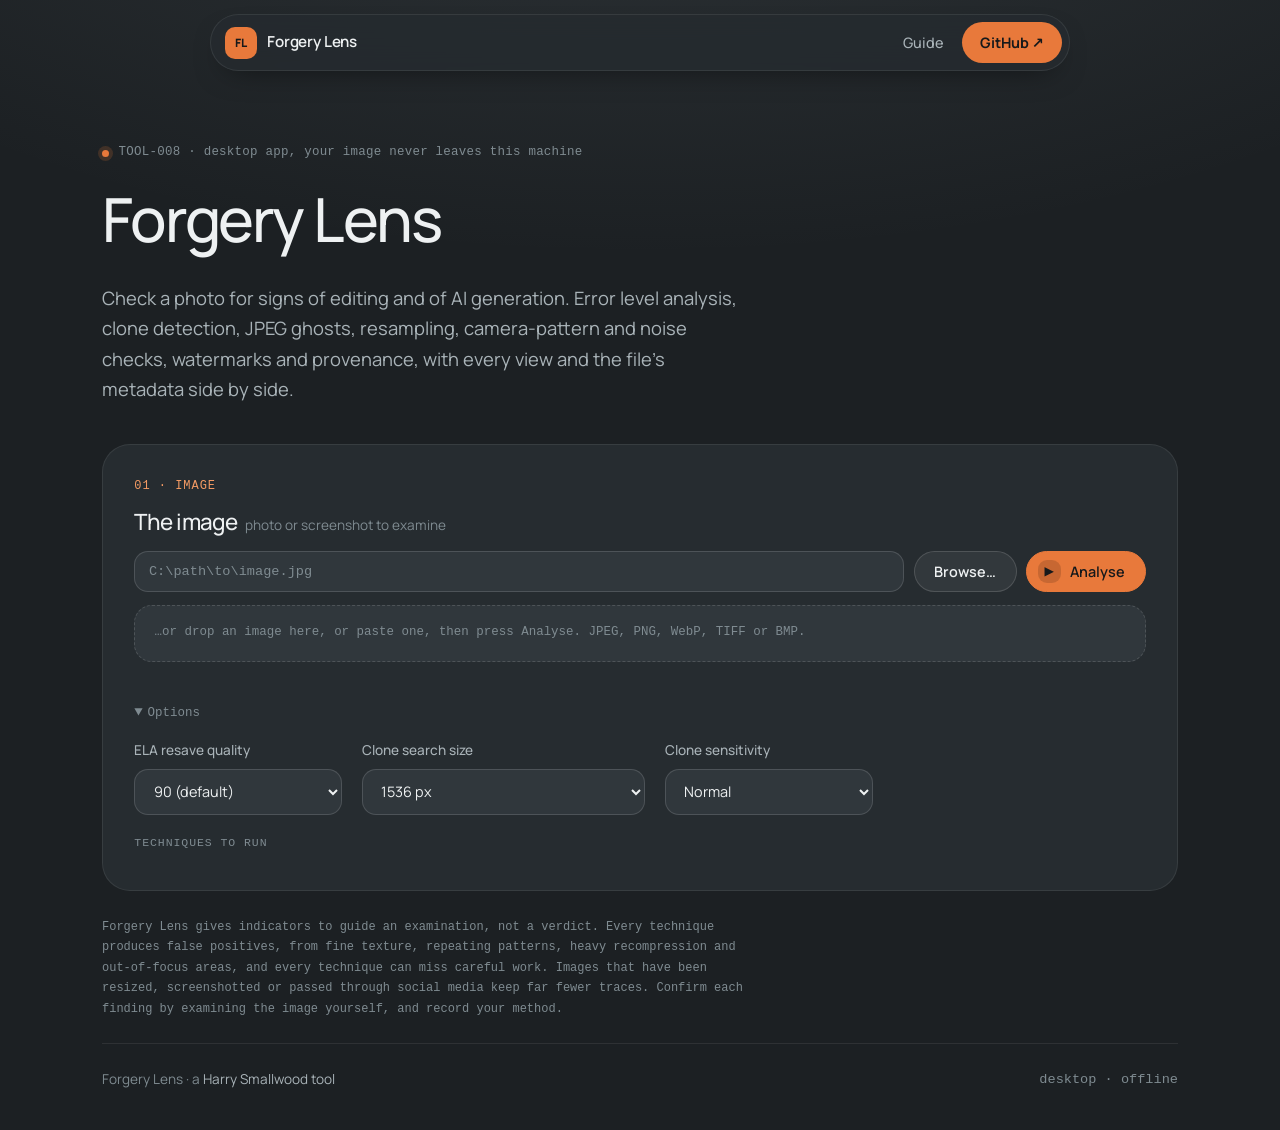
==== frontend/index.html @ a867c2e9 "Migrate app to desktop pywebview frontend This change replaces the local HTTP server/browser model w" ====
<!DOCTYPE html>
<html lang="en">
<head>
<meta charset="UTF-8" />
<meta name="viewport" content="width=device-width, initial-scale=1.0" />
<title>Forgery Lens</title>
<link rel="icon" href="favicon.svg" type="image/svg+xml" />
<link rel="stylesheet" href="styles.css" />
</head>
<body>

<header class="site-header">
  <div class="wrap">
    <a class="brand" href="#">
      <span class="brand-mark">FL</span>
      <span class="brand-text">Forgery Lens</span>
    </a>
    <nav class="primary-nav">
      <ul>
        <li><a href="https://harrylsmallwood.com/forgery-lens" target="_blank" rel="noopener">Guide</a></li>
        <li><a class="nav-cta" href="https://github.com/Harry083/Forgery-Lens" target="_blank" rel="noopener">GitHub ↗</a></li>
      </ul>
    </nav>
  </div>
</header>

<main class="wrap">
  <section class="hero">
    <p class="hero-eyebrow">TOOL‑008 · desktop app, your image never leaves this machine</p>
    <h1>Forgery Lens</h1>
    <p class="lede">Check a photo for signs of editing and of AI generation. Error level analysis, clone detection, JPEG ghosts, resampling, camera-pattern and noise checks, watermarks and provenance, with every view and the file's metadata side by side.</p>
  </section>

  <section class="panel drop-panel" id="fl-drop">
    <div class="panel-title">01 · Image</div>
    <h2>The image <span class="hint">photo or screenshot to examine</span></h2>
    <div class="path-input-row">
      <input type="text" id="fl-path" class="path-input" placeholder="C:\path\to\image.jpg" aria-label="Image path" spellcheck="false" />
      <button class="btn browse-btn" type="button" data-browse="file">Browse…</button>
      <button class="btn btn-primary run-btn" type="button" id="fl-run"><span class="btn-icon" aria-hidden="true">▶</span>Analyse</button>
    </div>
    <div class="drop-zone">
      <span class="drop-hint">…or drop an image here, or paste one, then press Analyse. JPEG, PNG, WebP, TIFF or BMP.</span>
    </div>
    <div class="file-status" id="fl-status" role="status" aria-live="polite"></div>
    <div class="recent" id="fl-recent" hidden></div>
    <details class="raw-details options" open>
      <summary>Options</summary>
      <div class="controls-row">
        <label class="model-select-label">
          ELA resave quality
          <select id="opt-ela-quality">
            <option value="70">70</option>
            <option value="75">75</option>
            <option value="80">80</option>
            <option value="85">85</option>
            <option value="90" selected>90 (default)</option>
            <option value="95">95</option>
          </select>
        </label>
        <label class="model-select-label">
          Clone search size
          <select id="opt-clone-size">
            <option value="1024">1024 px (fastest)</option>
            <option value="1536" selected>1536 px</option>
            <option value="2048">2048 px (slower)</option>
            <option value="4096">4096 px (slowest, smallest clones)</option>
          </select>
        </label>
        <label class="model-select-label">
          Clone sensitivity
          <select id="opt-clone-sens">
            <option value="strict">Strict</option>
            <option value="normal" selected>Normal</option>
            <option value="sensitive">Sensitive</option>
          </select>
        </label>
      </div>
      <h3>Techniques to run</h3>
      <div class="checks" id="opt-techniques"></div>
    </details>
  </section>

  <section class="panel progress-section" id="fl-progress" hidden>
    <div class="progress-bar-track">
      <div id="fl-progress-bar" class="progress-bar-fill"></div>
    </div>
    <div class="progress-label" id="fl-progress-text">Starting…</div>
  </section>

  <div id="fl-workspace" hidden>
    <section class="panel results-section" id="fl-results-anchor">
      <div class="results-header">
        <h2>Summary</h2>
        <div class="report-actions">
          <button id="fl-report-html" class="btn btn-primary report-btn" type="button"><span class="btn-icon" aria-hidden="true">↓</span>Save HTML report</button>
          <button id="fl-report-pdf" class="btn report-btn" type="button">Save PDF</button>
          <button id="fl-report-json" class="btn report-btn" type="button">Save JSON</button>
        </div>
      </div>
      <div class="score-cards" id="fl-summary"></div>
      <div class="metadata-panel" id="fl-fileinfo"></div>
    </section>

    <section class="panel">
      <div class="results-header">
        <h2>Findings</h2>
      </div>
      <div id="fl-findings"></div>
    </section>

    <section class="panel viewer" id="fl-viewer">
      <div class="results-header">
        <h2>Views</h2>
      </div>
      <div class="tabs" role="tablist" aria-label="Technique" id="fl-tabs"></div>
      <p class="guide" id="fl-guide"></p>
      <div class="controls-row tech-controls" id="fl-tech-controls"></div>
      <div class="chips" id="fl-chips" role="group" aria-label="View"></div>

      <div class="stage" id="fl-stage" data-zoom="fit">
        <div class="stack" id="fl-stack">
          <img id="fl-orig" alt="Original image" hidden />
          <img id="fl-view" alt="" />
        </div>
      </div>
      <div class="progress-label" id="fl-caption"></div>

      <div class="view-actions">
        <button class="btn" type="button" id="fl-hold">Hold to see original</button>
        <label class="blend">Overlay on original
          <input type="range" id="fl-blend" min="0" max="90" step="5" value="0" />
          <output id="fl-blend-val">0</output>%
        </label>
        <button class="btn" type="button" id="fl-zoom">Actual pixels</button>
        <button class="btn" type="button" id="fl-save-view">Save this view (PNG)</button>
      </div>
      <details class="raw-details">
        <summary>Measurements and settings</summary>
        <div class="metadata-panel" id="fl-metrics"></div>
      </details>
    </section>

    <section class="panel metadata-section">
      <div class="results-header">
        <h2>Metadata</h2>
      </div>
      <div class="metadata-panel" id="fl-meta"></div>
    </section>

    <section class="panel" id="fl-report-anchor">
      <div class="results-header">
        <h2>Report</h2>
        <div class="report-actions">
          <button class="btn btn-primary report-btn" id="fl-copy" type="button">Copy to clipboard</button>
        </div>
      </div>
      <textarea id="fl-report" class="report-text" rows="12" readonly></textarea>
      <div class="file-status" id="fl-report-status" role="status"></div>
    </section>
  </div>

  <p class="disclaimer">Forgery Lens gives indicators to guide an examination, not a verdict. Every technique produces false positives, from fine texture, repeating patterns, heavy recompression and out-of-focus areas, and every technique can miss careful work. Images that have been resized, screenshotted or passed through social media keep far fewer traces. Confirm each finding by examining the image yourself, and record your method.</p>
</main>

<footer class="site-footer">
  <div class="wrap">
    <span>Forgery Lens · a <a href="https://harrylsmallwood.com/tools" target="_blank" rel="noopener">Harry Smallwood tool</a></span>
    <span class="mono">desktop · offline</span>
  </div>
</footer>

<script src="app.js"></script>
</body>
</html>
---- frontend/styles.css ----
/* =========================================================
   Forgery Lens — styled to match harrylsmallwood.com
   Slate-and-charcoal panels with a warm orange accent: a floating
   glass pill for the header, large rounded panels, pill buttons
   and big light headings.
   ========================================================= */

@font-face {
  font-family: "Manrope";
  src: url("fonts/manrope-variable.woff2") format("woff2");
  font-weight: 200 800;
  font-style: normal;
  font-display: swap;
}

:root {
  /* colour */
  --bg: #1c2023;
  --panel: #262c30;
  --panel-2: #30373c;
  --border: rgba(255, 255, 255, 0.08);
  --border-strong: rgba(255, 255, 255, 0.14);
  --glass: rgba(38, 44, 48, 0.72);
  --text: #eef1f2;
  --text-dim: #a9b3b8;
  --text-faint: #7f8b91;
  --accent: #e8793b;
  --accent-2: #f39a63;
  --on-accent: #16191b;
  --good: #3ecf8e;
  --warn: #f5b942;
  --bad: #f05a5a;

  /* type */
  --font-body: "Manrope", "Segoe UI", system-ui, -apple-system, sans-serif;
  --font-mono: Consolas, "Cascadia Mono", "SFMono-Regular", monospace;

  --page-max: 1140px;
  --radius: 28px;
  --radius-md: 18px;
  --radius-sm: 12px;
  --pill: 999px;
  --gutter: clamp(1rem, 3vw, 2rem);
  --shadow: 0 30px 60px -30px rgba(0, 0, 0, 0.6), 0 10px 24px -12px rgba(0, 0, 0, 0.35);
  --ease: cubic-bezier(0.2, 0.7, 0.2, 1);
}

* { box-sizing: border-box; }

body {
  margin: 0;
  background:
    radial-gradient(90rem 40rem at 50% -12rem, rgba(154, 170, 178, 0.14), transparent 70%),
    var(--bg);
  color: var(--text);
  font-family: var(--font-body);
  font-size: 15px;
  line-height: 1.6;
  -webkit-font-smoothing: antialiased;
  text-rendering: optimizeLegibility;
}

a {
  color: var(--accent-2);
  text-decoration-thickness: 1px;
  text-underline-offset: 3px;
}
a:hover { color: var(--text); }

::selection { background: var(--accent); color: var(--on-accent); }
:focus-visible { outline: 2px solid var(--accent); outline-offset: 3px; }

h1, h2, h3 {
  font-weight: 600;
  line-height: 1.1;
  letter-spacing: -0.025em;
  margin: 0 0 0.5em;
}
h1 {
  font-size: clamp(2.4rem, 1.6rem + 3vw, 3.8rem);
  font-weight: 500;
  letter-spacing: -0.035em;
}
h2 { font-size: 1.4rem; font-weight: 500; }
h3 {
  font-family: var(--font-mono);
  font-size: 0.72rem;
  font-weight: 400;
  text-transform: uppercase;
  letter-spacing: 0.08em;
  color: var(--text-faint);
  margin-bottom: 0.8em;
}

.mono { font-family: var(--font-mono); }

.wrap {
  max-width: var(--page-max);
  margin: 0 auto;
  padding: 0 var(--gutter);
}

/* ---------- header: floating glass pill ---------- */
.site-header {
  position: sticky;
  top: 14px;
  z-index: 20;
  margin: 14px 0 0;
  padding: 0 var(--gutter);
}
.site-header .wrap {
  display: flex;
  align-items: center;
  gap: 1rem;
  max-width: 860px;
  padding: 0.45rem 0.45rem 0.45rem 0.9rem;
  background: var(--glass);
  border: 1px solid var(--border);
  border-radius: var(--pill);
  -webkit-backdrop-filter: blur(16px) saturate(140%);
  backdrop-filter: blur(16px) saturate(140%);
  box-shadow: 0 12px 30px -16px rgba(0, 0, 0, 0.6);
}
.brand {
  display: flex;
  align-items: center;
  gap: 0.6rem;
  text-decoration: none;
  color: var(--text);
}
.brand:hover { color: var(--text); }
.brand-mark {
  display: inline-grid;
  place-items: center;
  width: 2rem;
  height: 2rem;
  font-weight: 800;
  font-size: 0.72rem;
  letter-spacing: 0.02em;
  background: var(--accent);
  color: var(--on-accent);
  border-radius: 10px;
  line-height: 1;
}
.brand-text { font-weight: 600; font-size: 0.95rem; letter-spacing: -0.01em; }

.primary-nav { margin-left: auto; }
.primary-nav ul {
  list-style: none;
  display: flex;
  align-items: center;
  gap: 0.25rem;
  margin: 0;
  padding: 0;
}
.primary-nav a {
  display: block;
  color: var(--text-dim);
  text-decoration: none;
  font-size: 0.9rem;
  font-weight: 500;
  padding: 0.5em 0.95em;
  border-radius: var(--pill);
  transition: color 0.2s ease, background-color 0.2s ease;
}
.primary-nav a:hover { color: var(--text); background: rgba(255, 255, 255, 0.06); }
.primary-nav a.nav-cta {
  background: var(--accent);
  color: var(--on-accent);
  font-weight: 700;
  padding: 0.62em 1.25em;
}
.primary-nav a.nav-cta:hover { background: var(--accent-2); color: var(--on-accent); }

/* ---------- hero ---------- */
.hero { padding: clamp(2.5rem, 1.5rem + 4vw, 4.5rem) 0 clamp(1.5rem, 1rem + 2vw, 2.5rem); }
.hero > * { animation: rise 0.8s var(--ease) both; }
.hero > *:nth-child(2) { animation-delay: 0.06s; }
.hero > *:nth-child(3) { animation-delay: 0.12s; }
@keyframes rise {
  from { opacity: 0; transform: translateY(14px); }
  to { opacity: 1; transform: none; }
}
.hero-eyebrow {
  font-family: var(--font-mono);
  font-size: 0.78rem;
  color: var(--text-faint);
  display: flex;
  align-items: center;
  gap: 0.6rem;
  margin: 0 0 1.4rem;
  letter-spacing: 0.02em;
}
.hero-eyebrow::before {
  content: "";
  width: 7px;
  height: 7px;
  border-radius: 50%;
  background: var(--accent);
  box-shadow: 0 0 0 4px rgba(232, 121, 59, 0.18);
  flex-shrink: 0;
}
.lede {
  font-size: clamp(1.02rem, 1rem + 0.3vw, 1.15rem);
  line-height: 1.65;
  color: var(--text-dim);
  max-width: 58ch;
  margin: 1rem 0 0;
}

/* ---------- panels ---------- */
.panel {
  background: var(--panel);
  border: 1px solid var(--border);
  border-radius: var(--radius);
  padding: clamp(1.3rem, 1rem + 1.2vw, 2rem);
  margin-bottom: 14px;
}
.panel-title {
  font-family: var(--font-mono);
  font-size: 0.75rem;
  color: var(--accent-2);
  text-transform: uppercase;
  letter-spacing: 0.08em;
  margin-bottom: 0.9rem;
}

/* ---------- buttons ---------- */
button { font-family: inherit; }

.btn {
  display: inline-flex;
  align-items: center;
  justify-content: center;
  gap: 0.65em;
  padding: 0.75em 1.35em;
  font-family: var(--font-body);
  font-size: 0.9rem;
  font-weight: 600;
  line-height: 1.2;
  text-decoration: none;
  white-space: nowrap;
  border: 1px solid var(--border-strong);
  border-radius: var(--pill);
  color: var(--text);
  background: rgba(255, 255, 255, 0.06);
  cursor: pointer;
  transition: background-color 0.2s ease, border-color 0.2s ease, transform 0.2s ease;
}
.btn:hover {
  color: var(--text);
  background: rgba(255, 255, 255, 0.11);
  border-color: rgba(255, 255, 255, 0.22);
}
.btn:active { transform: translateY(1px); }
.btn-primary {
  background: var(--accent);
  border-color: var(--accent);
  color: var(--on-accent);
}
.btn-primary:hover {
  background: var(--accent-2);
  border-color: var(--accent-2);
  color: var(--on-accent);
}
.btn-icon {
  display: inline-grid;
  place-items: center;
  width: 1.9em;
  height: 1.9em;
  margin: -0.35em 0 -0.35em -0.75em;
  border-radius: 9px;
  background: rgba(0, 0, 0, 0.14);
  color: var(--on-accent);
  font-size: 0.85em;
  font-weight: 700;
  transition: transform 0.25s var(--ease);
}
a.btn:hover .btn-icon { transform: rotate(45deg); }
.btn:disabled,
.btn:disabled:hover {
  background: rgba(255, 255, 255, 0.05);
  border-color: var(--border);
  color: var(--text-faint);
  cursor: not-allowed;
  transform: none;
}
.btn:disabled .btn-icon { background: rgba(255, 255, 255, 0.06); color: var(--text-faint); }

.path-input-row { display: flex; gap: 0.6rem; }

.path-input,
select {
  font-size: 0.9rem;
  padding: 0.8em 1em;
  border: 1px solid var(--border-strong);
  border-radius: 14px;
  background: var(--panel-2);
  color: var(--text);
  transition: border-color 0.2s ease, box-shadow 0.2s ease;
}
.path-input {
  flex: 1;
  min-width: 0;
  font-family: var(--font-mono);
  font-size: 0.85rem;
}
.path-input::placeholder { color: var(--text-faint); }
select { font-family: var(--font-body); cursor: pointer; }
.path-input:focus,
select:focus {
  outline: none;
  border-color: var(--accent);
  box-shadow: 0 0 0 4px rgba(232, 121, 59, 0.18);
}

.file-status {
  margin-top: 0.7rem;
  font-family: var(--font-mono);
  font-size: 0.78rem;
  color: var(--text-faint);
  min-height: 1.2em;
}
.file-status.ok { color: var(--good); }
.file-status.err { color: var(--bad); }

/* ---------- controls ---------- */
.controls-row {
  display: flex;
  align-items: flex-end;
  gap: 1.2rem;
  flex-wrap: wrap;
}
.model-select-label {
  display: flex;
  flex-direction: column;
  gap: 0.45rem;
  font-size: 0.85rem;
  font-weight: 500;
  color: var(--text-dim);
  min-width: 13rem;
}

/* ---------- progress ---------- */
.progress-bar-track {
  height: 10px;
  background: var(--panel-2);
  border-radius: var(--pill);
  overflow: hidden;
}
.progress-bar-fill {
  height: 100%;
  width: 0%;
  border-radius: var(--pill);
  background: linear-gradient(90deg, var(--accent), var(--accent-2));
  box-shadow: 0 0 16px rgba(232, 121, 59, 0.45);
  transition: width 0.25s ease;
}
.progress-label {
  margin-top: 0.8rem;
  font-family: var(--font-mono);
  font-size: 0.78rem;
  color: var(--text-dim);
}

/* ---------- results ---------- */
.results-header {
  display: flex;
  align-items: center;
  justify-content: space-between;
  flex-wrap: wrap;
  gap: 0.8rem;
  margin-bottom: 1.4rem;
}
.results-header h2 { margin: 0; }
.report-actions { display: flex; gap: 0.6rem; flex-wrap: wrap; }

.score-cards {
  display: grid;
  grid-template-columns: repeat(auto-fit, minmax(170px, 1fr));
  gap: 12px;
  margin-bottom: 1rem;
}
.score-card {
  background: var(--panel-2);
  border: 1px solid var(--border);
  border-radius: var(--radius-md);
  padding: 1.2rem 1.3rem;
}
.score-card .metric-name {
  font-family: var(--font-mono);
  font-size: 0.72rem;
  text-transform: uppercase;
  letter-spacing: 0.08em;
  color: var(--accent-2);
  margin-bottom: 0.7rem;
}
.score-card .metric-value {
  font-size: clamp(1.9rem, 1.5rem + 1vw, 2.4rem);
  font-weight: 500;
  line-height: 1;
  letter-spacing: -0.04em;
  font-variant-numeric: tabular-nums;
}
.score-card .metric-sub {
  margin-top: 0.9rem;
  padding-top: 0.7rem;
  border-top: 1px solid var(--border-strong);
  font-family: var(--font-mono);
  font-size: 0.72rem;
  color: var(--text-faint);
  display: flex;
  gap: 0.25rem 0.8rem;
  flex-wrap: wrap;
}

.raw-details summary {
  cursor: pointer;
  font-family: var(--font-mono);
  font-size: 0.78rem;
  color: var(--text-faint);
  margin-top: 0.4rem;
}
.raw-details summary:hover { color: var(--text-dim); }

/* ---------- metadata ---------- */
.metadata-panel {
  background: var(--panel-2);
  border: 1px solid var(--border);
  border-radius: var(--radius-md);
  padding: 1rem 1.2rem;
  font-size: 0.85rem;
  max-height: 480px;
  overflow: auto;
}
.metadata-panel .placeholder {
  color: var(--text-faint);
  font-family: var(--font-mono);
  font-size: 0.8rem;
  margin: 0;
}
.meta-block { margin-bottom: 1.1rem; }
.meta-block:last-child { margin-bottom: 0; }
.meta-block-title {
  font-weight: 600;
  color: var(--accent-2);
  margin-bottom: 0.4rem;
  font-size: 0.85rem;
}
.meta-table { width: 100%; border-collapse: collapse; }
.meta-table td {
  padding: 0.35em 0.5em 0.35em 0;
  border-bottom: 1px solid var(--border);
  vertical-align: top;
  word-break: break-word;
}
.meta-table tr:last-child td { border-bottom: none; }
.meta-table td:first-child {
  color: var(--text-faint);
  width: 42%;
  font-family: var(--font-mono);
  font-size: 0.78rem;
  white-space: nowrap;
}

/* ---------- footer ---------- */
.site-footer {
  padding: 1.5rem 0 2.5rem;
  color: var(--text-faint);
  font-size: 0.85rem;
}
.site-footer .wrap {
  display: flex;
  justify-content: space-between;
  gap: 1rem;
  flex-wrap: wrap;
  padding-top: 1.6rem;
  background: linear-gradient(var(--border), var(--border)) no-repeat center top / calc(100% - 2 * var(--gutter)) 1px;
}
.site-footer a { color: var(--text-dim); text-decoration: none; }
.site-footer a:hover { color: var(--accent-2); }


@media (max-width: 760px) {
  .model-select-label { flex: 1; }
}

@media (prefers-reduced-motion: reduce) {
  * { animation: none !important; transition: none !important; }
}

/* =========================================================
   Forgery Lens components, built from the same tokens
   ========================================================= */

[hidden] { display: none !important; }
html { scroll-behavior: smooth; }
img { max-width: 100%; display: block; }
h4 { font-size: 1rem; font-weight: 600; margin: 0 0 0.5em; }

/* keep jumped-to panels clear of the sticky header */
.panel { scroll-margin-top: 5.5rem; }

/* ---------- 01 · image ---------- */
.drop-panel h2 { margin-bottom: 1rem; }
.drop-panel .hint {
  color: var(--text-faint);
  font-weight: 400;
  font-size: 0.85rem;
  letter-spacing: 0;
  margin-left: 0.3em;
}
.drop-panel .path-input-row { flex-wrap: wrap; }
.drop-panel .path-input { flex-basis: 16rem; }
.drop-zone {
  margin-top: 0.8rem;
  display: flex;
  align-items: center;
  gap: 1rem;
  flex-wrap: wrap;
  padding: 1.1rem 1.2rem;
  border: 1px dashed var(--border-strong);
  border-radius: var(--radius-md);
  background: var(--panel-2);
  transition: border-color 0.2s ease, background-color 0.2s ease;
}
.drop-panel[data-over="true"] .drop-zone { border-color: var(--accent); background: rgba(232, 121, 59, 0.08); }
.drop-hint { font-family: var(--font-mono); font-size: 0.78rem; color: var(--text-faint); }
.file-status[data-state="success"] { color: var(--good); }
.file-status[data-state="error"] { color: var(--bad); }

.recent { margin-top: 0.8rem; display: flex; gap: 0.5rem; flex-wrap: wrap; align-items: center; font-family: var(--font-mono); font-size: 0.75rem; color: var(--text-faint); }
.recent button {
  font: 500 0.75rem var(--font-mono);
  color: var(--text-dim);
  background: rgba(255, 255, 255, 0.05);
  border: 1px solid var(--border);
  border-radius: var(--pill);
  padding: 0.35em 0.9em;
  cursor: pointer;
}
.recent button:hover { color: var(--text); border-color: var(--border-strong); }

.options { margin-top: 1rem; }
.options[open] summary { margin-bottom: 1rem; }
.options .controls-row { margin-bottom: 1.4rem; }
.checks { display: grid; grid-template-columns: repeat(auto-fill, minmax(15rem, 1fr)); gap: 0.2rem 1rem; }
.check {
  display: flex;
  align-items: center;
  gap: 0.6rem;
  font-size: 0.88rem;
  color: var(--text-dim);
  padding: 0.25rem 0;
  cursor: pointer;
}
.check input { width: 1.05em; height: 1.05em; accent-color: var(--accent); }

/* ---------- summary ---------- */
.score-card .metric-value[data-zero="false"] { color: var(--accent-2); }
.score-card ul { margin: 0.7rem 0 0; padding-left: 1.1rem; font-size: 0.85rem; color: var(--text-dim); }
.score-cards + .metadata-panel { max-height: none; }

/* ---------- findings ---------- */
.cat-title { font-weight: 600; color: var(--accent-2); font-size: 0.85rem; margin: 1.4rem 0 0.4rem; }
.cat-title:first-child { margin-top: 0; }
.findings { list-style: none; margin: 0; padding: 0; }
.findings li {
  display: grid;
  grid-template-columns: 11rem 1fr;
  gap: 0.2rem 1rem;
  padding: 0.9rem 0 0.9rem 1rem;
  border-bottom: 1px solid var(--border);
  border-left: 2px solid var(--text-faint);
}
.findings li:last-child { border-bottom: none; }
.findings li[data-level="notable"] { border-left-color: var(--accent); }
.findings li[data-level="weak"] { border-left-color: var(--warn); }
.findings li > strong { font-weight: 600; }
.findings li > span:last-child { grid-column: 2; color: var(--text-dim); font-size: 0.9rem; }
.level {
  grid-row: span 2;
  font-family: var(--font-mono);
  font-size: 0.72rem;
  text-transform: uppercase;
  letter-spacing: 0.08em;
  color: var(--text-faint);
  padding-top: 0.2rem;
}
li[data-level="notable"] .level { color: var(--accent-2); }
li[data-level="weak"] .level { color: var(--warn); }
.link {
  background: none;
  border: none;
  padding: 0;
  margin-left: 0.4em;
  font: inherit;
  font-weight: 600;
  color: var(--accent-2);
  cursor: pointer;
  text-decoration: underline;
  text-underline-offset: 3px;
}
.link:hover { color: var(--text); }
.notes { margin: 0.4rem 0 0.6rem; }
.notes summary { cursor: pointer; font-family: var(--font-mono); font-size: 0.78rem; color: var(--text-faint); padding: 0.3rem 0; }
.notes summary:hover { color: var(--text-dim); }
.placeholder { color: var(--text-faint); font-family: var(--font-mono); font-size: 0.8rem; margin: 0; }
.meta-table td:last-child { overflow-wrap: anywhere; }
.meta-table td.mono { font-size: 0.8rem; }

/* ---------- views ---------- */
.tabs, .chips { display: flex; gap: 0.4rem; flex-wrap: wrap; margin-bottom: 1.1rem; }
.tabs button,
.chips button {
  font-family: var(--font-body);
  font-size: 0.85rem;
  font-weight: 600;
  line-height: 1.2;
  padding: 0.55em 1.1em;
  border-radius: var(--pill);
  border: 1px solid var(--border-strong);
  background: rgba(255, 255, 255, 0.06);
  color: var(--text-dim);
  cursor: pointer;
  transition: background-color 0.2s ease, border-color 0.2s ease, color 0.2s ease;
}
.tabs button:hover,
.chips button:hover { color: var(--text); background: rgba(255, 255, 255, 0.11); border-color: rgba(255, 255, 255, 0.22); }
.tabs button[aria-selected="true"] { background: var(--accent); border-color: var(--accent); color: var(--on-accent); }
.tabs button[data-empty="true"]:not([aria-selected="true"]) { opacity: 0.55; }
.tabs .dot { display: inline-block; width: 0.5em; height: 0.5em; border-radius: 50%; background: var(--accent-2); margin-left: 0.45em; vertical-align: middle; }
.tabs button[aria-selected="true"] .dot { background: var(--on-accent); }
.chips button { font-size: 0.8rem; font-weight: 500; padding: 0.4em 0.95em; }
.chips button[aria-pressed="true"] { border-color: var(--accent); color: var(--text); background: rgba(232, 121, 59, 0.16); }

.guide { color: var(--text-dim); font-size: 0.92rem; max-width: 80ch; margin: 0 0 1rem; }
.tech-controls { margin-bottom: 1.1rem; }
.tech-controls .btn { padding: 0.6em 1.2em; font-size: 0.85rem; }
.tech-controls .inline-note { font-size: 0.8rem; color: var(--text-faint); align-self: center; }
.tech-controls output { color: var(--text); font-variant-numeric: tabular-nums; }
input[type="range"] { accent-color: var(--accent); width: 12rem; max-width: 100%; }

.stage {
  border-radius: var(--radius-md);
  background: repeating-conic-gradient(#20252a 0% 25%, #1a1e22 0% 50%) 50% / 20px 20px;
  border: 1px solid var(--border);
  overflow: auto;
  max-height: 78vh;
}
.stack { display: grid; justify-items: center; align-items: center; min-height: 12rem; }
.stack img { grid-area: 1 / 1; display: block; }
.stage[data-zoom="fit"] .stack img { max-width: 100%; max-height: 78vh; width: auto; height: auto; }
.stage[data-zoom="actual"] .stack { justify-items: start; align-items: start; }
.stage[data-zoom="actual"] .stack img { max-width: none; max-height: none; image-rendering: pixelated; }
.stack[data-loading="true"] #fl-view { opacity: 0.5; }
#fl-caption { min-height: 1.2em; }
.skipped { color: var(--text-faint); font-style: italic; }

.view-actions { display: flex; align-items: center; gap: 0.6rem 0.8rem; flex-wrap: wrap; margin: 1rem 0 0.4rem; }
.view-actions .btn[disabled],
.view-actions input[disabled] { opacity: 0.45; cursor: not-allowed; }
#fl-hold { touch-action: none; user-select: none; -webkit-user-select: none; }
.blend { display: inline-flex; align-items: center; gap: 0.6rem; font-size: 0.85rem; font-weight: 500; color: var(--text-dim); margin: 0 0.4rem; }
.raw-details .metadata-panel { margin-top: 0.8rem; }

/* ---------- report ---------- */
.report-text {
  display: block;
  width: 100%;
  background: var(--bg);
  border: 1px solid var(--border);
  border-radius: var(--radius-sm);
  padding: 1rem 1.2rem;
  font-family: var(--font-mono);
  font-size: 0.8rem;
  color: var(--text-dim);
  resize: vertical;
}
.report-text:focus { outline: none; border-color: var(--accent); }

.disclaimer {
  font-family: var(--font-mono);
  font-size: 0.75rem;
  line-height: 1.7;
  color: var(--text-faint);
  max-width: 90ch;
  margin: 1.6rem 0 0;
}

@media (max-width: 760px) {
  .findings li { grid-template-columns: 1fr; }
  .level { grid-row: auto; }
  .findings li > span:last-child { grid-column: 1; }
  .controls-row .model-select-label { min-width: 0; }
}
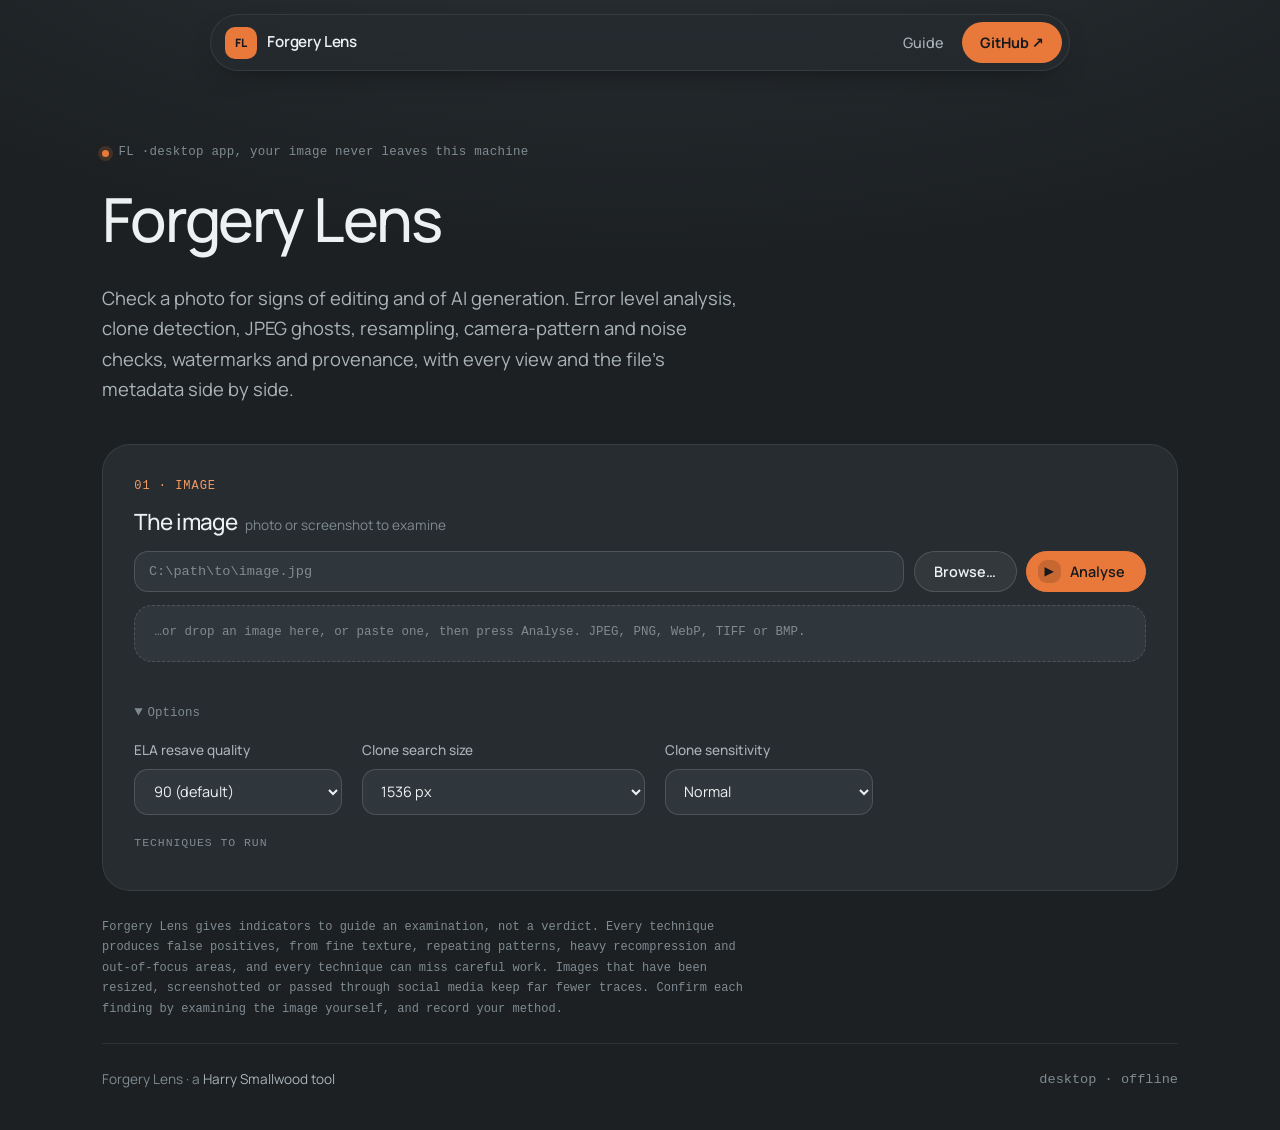
==== commit acf18094: "Update index.html" ====
--- a/frontend/index.html
+++ b/frontend/index.html
@@ -26,7 +26,7 @@
 
 <main class="wrap">
   <section class="hero">
-    <p class="hero-eyebrow">TOOL‑008 · desktop app, your image never leaves this machine</p>
+    <p class="hero-eyebrow">FL ·desktop app, your image never leaves this machine</p>
     <h1>Forgery Lens</h1>
     <p class="lede">Check a photo for signs of editing and of AI generation. Error level analysis, clone detection, JPEG ghosts, resampling, camera-pattern and noise checks, watermarks and provenance, with every view and the file's metadata side by side.</p>
   </section>
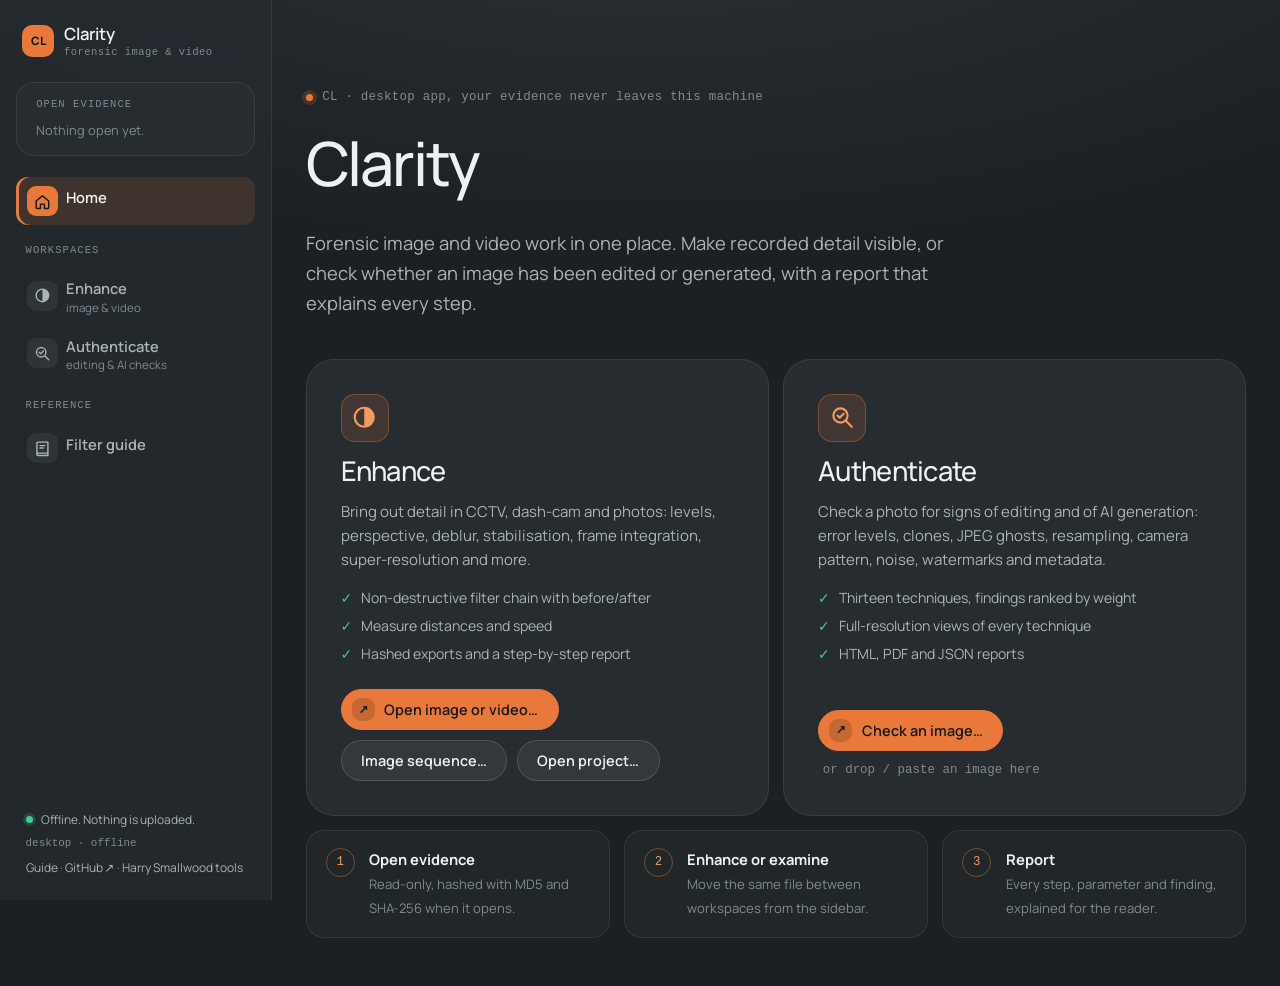
==== commit 8a3f3e95: "Rebrand as Clarity: add the Enhance workspace and a sidebar layout Forgery Lens becomes the Authenti" ====
--- a/frontend/index.html
+++ b/frontend/index.html
@@ -3,173 +3,505 @@
 <head>
 <meta charset="UTF-8" />
 <meta name="viewport" content="width=device-width, initial-scale=1.0" />
-<title>Forgery Lens</title>
+<title>Clarity</title>
 <link rel="icon" href="favicon.svg" type="image/svg+xml" />
 <link rel="stylesheet" href="styles.css" />
+<link rel="stylesheet" href="shell.css" />
+<link rel="stylesheet" href="enhance.css" />
 </head>
-<body>
-
-<header class="site-header">
-  <div class="wrap">
-    <a class="brand" href="#">
-      <span class="brand-mark">FL</span>
-      <span class="brand-text">Forgery Lens</span>
-    </a>
-    <nav class="primary-nav">
-      <ul>
-        <li><a href="https://harrylsmallwood.com/forgery-lens" target="_blank" rel="noopener">Guide</a></li>
-        <li><a class="nav-cta" href="https://github.com/Harry083/Forgery-Lens" target="_blank" rel="noopener">GitHub ↗</a></li>
-      </ul>
-    </nav>
+<body class="app">
+
+<!-- ================= Sidebar: brand, open evidence, navigation ================= -->
+<aside class="sidebar" aria-label="Clarity">
+  <a class="brand side-brand" href="#" data-go="home">
+    <span class="brand-mark">CL</span>
+    <span class="brand-text">Clarity<small>forensic image &amp; video</small></span>
+  </a>
+
+  <div class="evidence-card" id="evidence-card">
+    <div class="side-label">Open evidence</div>
+    <div id="evidence-list"><p class="evidence-empty">Nothing open yet.</p></div>
   </div>
-</header>
-
-<main class="wrap">
-  <section class="hero">
-    <p class="hero-eyebrow">FL ·desktop app, your image never leaves this machine</p>
-    <h1>Forgery Lens</h1>
-    <p class="lede">Check a photo for signs of editing and of AI generation. Error level analysis, clone detection, JPEG ghosts, resampling, camera-pattern and noise checks, watermarks and provenance, with every view and the file's metadata side by side.</p>
-  </section>
-
-  <section class="panel drop-panel" id="fl-drop">
-    <div class="panel-title">01 · Image</div>
-    <h2>The image <span class="hint">photo or screenshot to examine</span></h2>
-    <div class="path-input-row">
-      <input type="text" id="fl-path" class="path-input" placeholder="C:\path\to\image.jpg" aria-label="Image path" spellcheck="false" />
-      <button class="btn browse-btn" type="button" data-browse="file">Browse…</button>
-      <button class="btn btn-primary run-btn" type="button" id="fl-run"><span class="btn-icon" aria-hidden="true">▶</span>Analyse</button>
+
+  <nav class="side-nav" aria-label="Workspaces">
+    <a href="#" class="nav-item" data-go="home"><span class="nav-icon"><svg viewBox="0 0 24 24" aria-hidden="true"><path d="M4 11.5 12 5l8 6.5V20a1 1 0 0 1-1 1h-4.5v-5.5h-5V21H5a1 1 0 0 1-1-1z"/></svg></span>Home</a>
+
+    <div class="side-label">Workspaces</div>
+    <a href="#" class="nav-item" data-go="enhance"><span class="nav-icon"><svg viewBox="0 0 24 24" aria-hidden="true"><circle cx="12" cy="12" r="8"/><path d="M12 4a8 8 0 0 1 0 16z" class="fill"/></svg></span>Enhance<span class="nav-hint">image &amp; video</span></a>
+    <div class="nav-sub" data-for="enhance">
+      <a href="#" data-target="en-source">Source</a>
+      <a href="#" data-target="workspace">Viewer &amp; filters</a>
+      <a href="#" data-target="measure-panel">Measure</a>
+      <a href="#" data-target="case-panel">Case details</a>
+      <a href="#" data-target="output-panel">Export &amp; report</a>
     </div>
-    <div class="drop-zone">
-      <span class="drop-hint">…or drop an image here, or paste one, then press Analyse. JPEG, PNG, WebP, TIFF or BMP.</span>
+    <a href="#" class="nav-item" data-go="authenticate"><span class="nav-icon"><svg viewBox="0 0 24 24" aria-hidden="true"><circle cx="10.5" cy="10.5" r="6"/><path d="m15 15 5 5"/><path d="m8 10.6 1.8 1.8L13.2 9"/></svg></span>Authenticate<span class="nav-hint">editing &amp; AI checks</span></a>
+    <div class="nav-sub" data-for="authenticate">
+      <a href="#" data-target="fl-drop">Image</a>
+      <a href="#" data-target="fl-results-anchor">Summary</a>
+      <a href="#" data-target="fl-findings-panel">Findings</a>
+      <a href="#" data-target="fl-viewer">Views</a>
+      <a href="#" data-target="fl-meta-panel">Metadata</a>
+      <a href="#" data-target="fl-report-anchor">Report</a>
     </div>
-    <div class="file-status" id="fl-status" role="status" aria-live="polite"></div>
-    <div class="recent" id="fl-recent" hidden></div>
-    <details class="raw-details options" open>
-      <summary>Options</summary>
-      <div class="controls-row">
-        <label class="model-select-label">
-          ELA resave quality
-          <select id="opt-ela-quality">
-            <option value="70">70</option>
-            <option value="75">75</option>
-            <option value="80">80</option>
-            <option value="85">85</option>
-            <option value="90" selected>90 (default)</option>
-            <option value="95">95</option>
-          </select>
+
+    <div class="side-label">Reference</div>
+    <a href="#" class="nav-item" data-go="guide"><span class="nav-icon"><svg viewBox="0 0 24 24" aria-hidden="true"><path d="M5 5.5A1.5 1.5 0 0 1 6.5 4H19v14H6.5A1.5 1.5 0 0 0 5 19.5z"/><path d="M5 19.5A1.5 1.5 0 0 0 6.5 21H19v-3"/><path d="M9 8.5h6M9 11.5h4"/></svg></span>Filter guide</a>
+  </nav>
+
+  <div class="side-foot">
+    <p class="side-private"><span class="dot-live" aria-hidden="true"></span>Offline. Nothing is uploaded.</p>
+    <p class="mono" id="footer-version">desktop · offline</p>
+    <p class="side-links">
+      <a href="https://harrylsmallwood.com/clarity" target="_blank" rel="noopener">Guide</a> ·
+      <a href="https://github.com/Harry083/Forgery-Lens" target="_blank" rel="noopener">GitHub ↗</a> ·
+      <a href="https://harrylsmallwood.com/tools" target="_blank" rel="noopener">Harry Smallwood tools</a>
+    </p>
+  </div>
+</aside>
+
+<main class="content">
+
+  <!-- ================= Home ================= -->
+  <div id="view-home" class="view">
+    <section class="hero home-hero">
+      <p class="hero-eyebrow">CL · desktop app, your evidence never leaves this machine</p>
+      <h1>Clarity</h1>
+      <p class="lede">Forensic image and video work in one place. Make recorded detail visible, or check whether an
+        image has been edited or generated, with a report that explains every step.</p>
+    </section>
+
+    <section class="start-grid">
+      <article class="start-card" data-drop="enhance">
+        <div class="start-icon"><svg viewBox="0 0 24 24" aria-hidden="true"><circle cx="12" cy="12" r="8"/><path d="M12 4a8 8 0 0 1 0 16z" class="fill"/></svg></div>
+        <h2>Enhance</h2>
+        <p class="start-lede">Bring out detail in CCTV, dash-cam and photos: levels, perspective, deblur, stabilisation,
+          frame integration, super-resolution and more.</p>
+        <ul class="start-list">
+          <li>Non-destructive filter chain with before/after</li>
+          <li>Measure distances and speed</li>
+          <li>Hashed exports and a step-by-step report</li>
+        </ul>
+        <div class="start-actions">
+          <button class="btn btn-primary" type="button" id="home-enhance"><span class="btn-icon" aria-hidden="true">↗</span>Open image or video…</button>
+          <button class="btn" type="button" id="home-sequence">Image sequence…</button>
+          <button class="btn" type="button" id="home-project">Open project…</button>
+        </div>
+      </article>
+
+      <article class="start-card" data-drop="authenticate" id="home-auth-card">
+        <div class="start-icon"><svg viewBox="0 0 24 24" aria-hidden="true"><circle cx="10.5" cy="10.5" r="6"/><path d="m15 15 5 5"/><path d="m8 10.6 1.8 1.8L13.2 9"/></svg></div>
+        <h2>Authenticate</h2>
+        <p class="start-lede">Check a photo for signs of editing and of AI generation: error levels, clones, JPEG ghosts,
+          resampling, camera pattern, noise, watermarks and metadata.</p>
+        <ul class="start-list">
+          <li>Thirteen techniques, findings ranked by weight</li>
+          <li>Full-resolution views of every technique</li>
+          <li>HTML, PDF and JSON reports</li>
+        </ul>
+        <div class="start-actions">
+          <button class="btn btn-primary" type="button" id="home-auth"><span class="btn-icon" aria-hidden="true">↗</span>Check an image…</button>
+          <span class="drop-hint">or drop / paste an image here</span>
+        </div>
+      </article>
+    </section>
+
+    <section class="steps-strip" aria-label="How it works">
+      <div class="strip-step"><span class="strip-no">1</span><div><strong>Open evidence</strong><span>Read-only, hashed with MD5 and SHA-256 when it opens.</span></div></div>
+      <div class="strip-step"><span class="strip-no">2</span><div><strong>Enhance or examine</strong><span>Move the same file between workspaces from the sidebar.</span></div></div>
+      <div class="strip-step"><span class="strip-no">3</span><div><strong>Report</strong><span>Every step, parameter and finding, explained for the reader.</span></div></div>
+    </section>
+  </div>
+
+  <!-- ================= Enhance ================= -->
+  <div id="view-enhance" class="view" hidden>
+    <header class="page-head">
+      <p class="hero-eyebrow">Enhance · image and video</p>
+      <h1 class="page-title">Enhance</h1>
+      <p class="lede">Build a chain of filters, compare before and after, measure, and export with a report that explains every step.</p>
+    </header>
+
+    <section class="panel picker-card" id="en-source">
+      <div class="card-title-row">
+        <div class="panel-title">01 · Source</div>
+        <div class="title-actions">
+          <button id="open-project" class="btn small-btn" type="button">Open project…</button>
+          <button id="save-project" class="btn small-btn" type="button" disabled>Save project</button>
+        </div>
+      </div>
+      <h2>Evidence <span class="hint">an image, a video, or several images as a sequence · opened read-only</span></h2>
+      <div class="path-input-row">
+        <input type="text" id="source-input" class="path-input" placeholder="D:\Case-001\camera3.mp4  or  /evidence/plate.jpg" spellcheck="false" />
+        <button class="btn browse-btn" id="browse-media" type="button">Browse…</button>
+        <button class="btn browse-btn" id="browse-sequence" type="button" title="Pick several images to treat as frames, e.g. photos of the same object for super-resolution">Image sequence…</button>
+      </div>
+      <div class="file-status" id="source-status"></div>
+      <div id="source-meta" class="source-meta hidden"></div>
+      <div class="handoff hidden" id="to-authenticate-row">
+        <span class="inline-note">A still image can also be checked for editing and AI generation.</span>
+        <button id="to-authenticate" class="btn small-btn" type="button"><span class="btn-svg"><svg viewBox="0 0 24 24" aria-hidden="true"><circle cx="10.5" cy="10.5" r="6"/><path d="m15 15 5 5"/><path d="m8 10.6 1.8 1.8L13.2 9"/></svg></span>Authenticate this image</button>
+      </div>
+    </section>
+
+    <div id="workspace" class="workspace hidden">
+      <section class="panel viewer-panel">
+        <div class="card-title-row">
+          <div class="panel-title">02 · Viewer</div>
+          <span id="render-pill" class="pill">ready</span>
+        </div>
+        <div class="viewer-toolbar">
+          <div class="tabs" id="view-mode" role="tablist">
+            <button type="button" role="tab" data-view="split" aria-selected="true">Split</button>
+            <button type="button" role="tab" data-view="after" aria-selected="false">After</button>
+            <button type="button" role="tab" data-view="before" aria-selected="false">Before</button>
+            <button type="button" role="tab" data-view="side" aria-selected="false">Side by side</button>
+          </div>
+          <label class="zoom-label">Zoom
+            <select id="zoom-select">
+              <option value="fit" selected>Fit</option>
+              <option value="0.5">50%</option>
+              <option value="1">100%</option>
+              <option value="2">200%</option>
+              <option value="4">400%</option>
+              <option value="8">800%</option>
+            </select>
+          </label>
+        </div>
+
+        <div id="pick-banner" class="pick-banner hidden">
+          <span id="pick-text"></span>
+          <span class="pick-actions">
+            <button id="pick-clear" class="btn small-btn" type="button">Clear</button>
+            <button id="pick-done" class="btn btn-primary small-btn" type="button">Done</button>
+          </span>
+        </div>
+
+        <div class="viewer-stage" id="viewer-stage" data-zoom="fit" data-view="split">
+          <div class="viewer-grid">
+            <div class="viewer-box before-box">
+              <img id="before-side" alt="Original frame" />
+              <span class="corner-label">Before</span>
+            </div>
+            <div class="viewer-box main-box" id="main-box">
+              <img id="after-img" alt="Processed frame" />
+              <img id="before-img" class="before-overlay" alt="Original frame" />
+              <svg id="overlay" class="overlay" xmlns="http://www.w3.org/2000/svg"></svg>
+              <div id="split-handle" class="split-handle"><span>‹ ›</span></div>
+              <span class="corner-label left">Before</span>
+              <span class="corner-label right">After</span>
+            </div>
+          </div>
+        </div>
+        <div class="viewer-foot">
+          <div id="transport" class="transport hidden">
+            <button class="btn icon-btn" id="first-frame" type="button" title="First frame">⏮</button>
+            <button class="btn icon-btn" id="prev-frame" type="button" title="Previous frame (←)">◀</button>
+            <button class="btn icon-btn" id="play-btn" type="button" title="Play / pause (space)">▶</button>
+            <button class="btn icon-btn" id="next-frame" type="button" title="Next frame (→)">▶|</button>
+            <input type="range" id="frame-slider" min="0" max="0" value="0" aria-label="Frame" />
+            <input type="number" id="frame-input" class="path-input frame-input" min="0" value="0" title="Frame number" />
+            <span id="frame-time" class="frame-time mono"></span>
+          </div>
+          <div class="viewer-info">
+            <canvas id="histogram" width="256" height="64" title="Histogram of the processed frame"></canvas>
+            <div id="viewer-caption" class="caption"></div>
+          </div>
+        </div>
+      </section>
+
+      <section class="panel chain-panel">
+        <div class="card-title-row">
+          <div class="panel-title">03 · Filters</div>
+          <span id="chain-count" class="pill">empty</span>
+        </div>
+        <h2>Processing chain <span class="hint">applied top to bottom</span></h2>
+        <div class="add-row">
+          <select id="add-select" aria-label="Filter to add"></select>
+          <button id="add-btn" class="btn btn-primary small-btn" type="button">+ Add</button>
+        </div>
+        <div id="chain-list" class="chain-list">
+          <p class="placeholder">Add a filter to start. Nothing is changed in the source.</p>
+        </div>
+        <div class="chain-foot">
+          <button id="chain-clear" class="btn small-btn" type="button">Clear chain</button>
+          <label class="check"><input type="checkbox" id="bypass-all" /><span>Bypass all</span></label>
+        </div>
+      </section>
+    </div>
+
+    <details class="panel case-details hidden" id="measure-panel">
+      <summary>
+        <div class="panel-title">04 · Measure</div>
+        <h2>Measurements <span class="hint">distances and speed on the processed image</span></h2>
+      </summary>
+      <p class="guide">Rectify the plane first (lens distortion, perspective). Then <strong>set the scale</strong> by
+        drawing along something of known length in that plane, and measure other distances in the same plane. For
+        <strong>speed</strong>, mark a point on the vehicle in one frame, move to a later frame, and mark the same
+        point again.</p>
+      <div class="measure-tools">
+        <div class="tabs" id="measure-tools" role="tablist">
+          <button type="button" data-tool="scale" aria-selected="false">Set scale</button>
+          <button type="button" data-tool="distance" aria-selected="false">Distance</button>
+          <button type="button" data-tool="speed" aria-selected="false">Speed</button>
+        </div>
+        <label class="model-select-label inline">Reference length
+          <span class="inline-fields">
+            <input type="number" id="scale-length" class="path-input num" min="0" step="any" value="1" />
+            <select id="scale-unit"><option value="m">m</option><option value="cm">cm</option><option value="mm">mm</option><option value="ft">ft</option><option value="in">in</option></select>
+          </span>
         </label>
-        <label class="model-select-label">
-          Clone search size
-          <select id="opt-clone-size">
-            <option value="1024">1024 px (fastest)</option>
-            <option value="1536" selected>1536 px</option>
-            <option value="2048">2048 px (slower)</option>
-            <option value="4096">4096 px (slowest, smallest clones)</option>
-          </select>
-        </label>
-        <label class="model-select-label">
-          Clone sensitivity
-          <select id="opt-clone-sens">
-            <option value="strict">Strict</option>
-            <option value="normal" selected>Normal</option>
-            <option value="sensitive">Sensitive</option>
-          </select>
-        </label>
-      </div>
-      <h3>Techniques to run</h3>
-      <div class="checks" id="opt-techniques"></div>
+      </div>
+      <div id="measure-hint" class="file-status"></div>
+      <div id="measure-list" class="metadata-panel"><p class="placeholder">No measurements yet.</p></div>
     </details>
-  </section>
-
-  <section class="panel progress-section" id="fl-progress" hidden>
-    <div class="progress-bar-track">
-      <div id="fl-progress-bar" class="progress-bar-fill"></div>
+
+    <details class="panel case-details hidden" id="case-panel">
+      <summary>
+        <div class="panel-title">05 · Case</div>
+        <h2>Case details <span class="hint">shown in the report and saved in the project</span></h2>
+      </summary>
+      <div class="case-grid">
+        <label class="field-label">Case number<input type="text" class="path-input full" data-case="case_number" /></label>
+        <label class="field-label">Exhibit / item<input type="text" class="path-input full" data-case="exhibit" /></label>
+        <label class="field-label">Examiner<input type="text" class="path-input full" data-case="examiner" /></label>
+        <label class="field-label">Organisation<input type="text" class="path-input full" data-case="organisation" /></label>
+        <label class="field-label wide">Request<input type="text" class="path-input full" data-case="request" placeholder="e.g. Enhance the registration plate of the silver hatchback at 14:02:31" /></label>
+        <label class="field-label wide">Notes<input type="text" class="path-input full" data-case="notes" /></label>
+      </div>
+    </details>
+
+    <section class="panel hidden" id="output-panel">
+      <div class="panel-title">06 · Output</div>
+      <h2>Export and report <span class="hint">outputs are hashed and listed in the report</span></h2>
+      <div class="output-grid">
+        <div class="output-box">
+          <h3>Frame</h3>
+          <div class="controls-row compact">
+            <label class="model-select-label">Format
+              <select id="image-format">
+                <option value=".png">PNG (lossless)</option>
+                <option value=".tif">TIFF (lossless)</option>
+                <option value=".jpg">JPEG (lossy)</option>
+              </select>
+            </label>
+            <label class="model-select-label">Bit depth
+              <select id="image-depth"><option value="8">8-bit</option><option value="16">16-bit (PNG/TIFF)</option></select>
+            </label>
+          </div>
+          <button id="export-image" class="btn" type="button"><span class="btn-icon" aria-hidden="true">↓</span>Export frame</button>
+        </div>
+        <div class="output-box" id="video-export-box">
+          <h3>Video</h3>
+          <div class="controls-row compact">
+            <label class="model-select-label">Format <select id="video-format"></select></label>
+            <label class="model-select-label">From frame
+              <span class="inline-fields"><input type="number" id="range-start" class="path-input num" min="0" value="0" /><button class="btn icon-btn" id="range-start-here" type="button" title="Use the current frame">⇤</button></span>
+            </label>
+            <label class="model-select-label">To frame
+              <span class="inline-fields"><input type="number" id="range-end" class="path-input num" min="0" value="0" /><button class="btn icon-btn" id="range-end-here" type="button" title="Use the current frame">⇥</button></span>
+            </label>
+          </div>
+          <button id="export-video" class="btn" type="button"><span class="btn-icon" aria-hidden="true">↓</span>Export video</button>
+        </div>
+        <div class="output-box">
+          <h3>Report</h3>
+          <p class="inline-note">Source hashes, the before/after frame, every step with its parameters and an
+            explanation, measurements, exports and a reference of all filters.</p>
+          <div class="report-actions">
+            <button id="report-view" class="btn btn-primary en-report-btn" type="button"><span class="btn-icon" aria-hidden="true">↗</span>View report</button>
+            <button id="report-html" class="btn en-report-btn" type="button">Save HTML</button>
+            <button id="report-json" class="btn en-report-btn" type="button">Save JSON</button>
+          </div>
+        </div>
+      </div>
+
+      <div id="progress-section" class="progress-section hidden">
+        <div class="progress-head">
+          <span id="progress-stage" class="progress-stage">Starting…</span>
+          <span class="progress-actions"><span id="progress-time" class="progress-speed"></span>
+            <button id="cancel-btn" class="btn cancel-btn small-btn" type="button">Cancel</button></span>
+        </div>
+        <div class="progress-bar-track"><div id="progress-bar-fill" class="progress-bar-fill"></div></div>
+        <div class="progress-label" id="progress-label"></div>
+      </div>
+      <div id="exports-list" class="metadata-panel hidden"></div>
+    </section>
+
+    <section id="error-section" class="error-section hidden"></section>
+  </div>
+
+  <!-- ================= Authenticate ================= -->
+  <div id="view-authenticate" class="view" hidden>
+    <header class="page-head">
+      <p class="hero-eyebrow">Authenticate · editing and AI-generation checks</p>
+      <h1 class="page-title">Authenticate</h1>
+      <p class="lede">Error level analysis, clone detection, JPEG ghosts, resampling, camera-pattern and noise checks,
+        watermarks and provenance, with every view and the file's metadata side by side.</p>
+    </header>
+
+    <section class="panel drop-panel" id="fl-drop">
+      <div class="panel-title">01 · Image</div>
+      <h2>The image <span class="hint">photo or screenshot to examine</span></h2>
+      <div class="path-input-row">
+        <input type="text" id="fl-path" class="path-input" placeholder="C:\path\to\image.jpg" aria-label="Image path" spellcheck="false" />
+        <button class="btn browse-btn" type="button" data-browse="file">Browse…</button>
+        <button class="btn btn-primary run-btn" type="button" id="fl-run"><span class="btn-icon" aria-hidden="true">▶</span>Analyse</button>
+      </div>
+      <div class="drop-zone">
+        <span class="drop-hint">…or drop an image here, or paste one, then press Analyse. JPEG, PNG, WebP, TIFF or BMP.</span>
+      </div>
+      <div class="file-status" id="fl-status" role="status" aria-live="polite"></div>
+      <div class="recent" id="fl-recent" hidden></div>
+      <details class="raw-details options">
+        <summary>Options</summary>
+        <div class="controls-row">
+          <label class="model-select-label">
+            ELA resave quality
+            <select id="opt-ela-quality">
+              <option value="70">70</option>
+              <option value="75">75</option>
+              <option value="80">80</option>
+              <option value="85">85</option>
+              <option value="90" selected>90 (default)</option>
+              <option value="95">95</option>
+            </select>
+          </label>
+          <label class="model-select-label">
+            Clone search size
+            <select id="opt-clone-size">
+              <option value="1024">1024 px (fastest)</option>
+              <option value="1536" selected>1536 px</option>
+              <option value="2048">2048 px (slower)</option>
+              <option value="4096">4096 px (slowest, smallest clones)</option>
+            </select>
+          </label>
+          <label class="model-select-label">
+            Clone sensitivity
+            <select id="opt-clone-sens">
+              <option value="strict">Strict</option>
+              <option value="normal" selected>Normal</option>
+              <option value="sensitive">Sensitive</option>
+            </select>
+          </label>
+        </div>
+        <h3>Techniques to run</h3>
+        <div class="checks" id="opt-techniques"></div>
+      </details>
+    </section>
+
+    <section class="panel progress-section" id="fl-progress" hidden>
+      <div class="progress-bar-track">
+        <div id="fl-progress-bar" class="progress-bar-fill"></div>
+      </div>
+      <div class="progress-label" id="fl-progress-text">Starting…</div>
+    </section>
+
+    <div id="fl-workspace" hidden>
+      <section class="panel results-section" id="fl-results-anchor">
+        <div class="results-header">
+          <h2>Summary</h2>
+          <div class="report-actions">
+            <button id="to-enhance" class="btn" type="button" title="Open this image in the Enhance workspace"><span class="btn-svg"><svg viewBox="0 0 24 24" aria-hidden="true"><circle cx="12" cy="12" r="8"/><path d="M12 4a8 8 0 0 1 0 16z" class="fill"/></svg></span>Enhance this image</button>
+            <button id="fl-report-html" class="btn btn-primary report-btn" type="button"><span class="btn-icon" aria-hidden="true">↓</span>Save HTML report</button>
+            <button id="fl-report-pdf" class="btn report-btn" type="button">Save PDF</button>
+            <button id="fl-report-json" class="btn report-btn" type="button">Save JSON</button>
+          </div>
+        </div>
+        <div class="score-cards" id="fl-summary"></div>
+        <div class="metadata-panel" id="fl-fileinfo"></div>
+      </section>
+
+      <section class="panel" id="fl-findings-panel">
+        <div class="results-header">
+          <h2>Findings</h2>
+        </div>
+        <div id="fl-findings"></div>
+      </section>
+
+      <section class="panel viewer" id="fl-viewer">
+        <div class="results-header">
+          <h2>Views</h2>
+        </div>
+        <div class="tabs" role="tablist" aria-label="Technique" id="fl-tabs"></div>
+        <p class="guide" id="fl-guide"></p>
+        <div class="controls-row tech-controls" id="fl-tech-controls"></div>
+        <div class="chips" id="fl-chips" role="group" aria-label="View"></div>
+
+        <div class="stage" id="fl-stage" data-zoom="fit">
+          <div class="stack" id="fl-stack">
+            <img id="fl-orig" alt="Original image" hidden />
+            <img id="fl-view" alt="" />
+          </div>
+        </div>
+        <div class="progress-label" id="fl-caption"></div>
+
+        <div class="view-actions">
+          <button class="btn" type="button" id="fl-hold">Hold to see original</button>
+          <label class="blend">Overlay on original
+            <input type="range" id="fl-blend" min="0" max="90" step="5" value="0" />
+            <output id="fl-blend-val">0</output>%
+          </label>
+          <button class="btn" type="button" id="fl-zoom">Actual pixels</button>
+          <button class="btn" type="button" id="fl-save-view">Save this view (PNG)</button>
+        </div>
+        <details class="raw-details">
+          <summary>Measurements and settings</summary>
+          <div class="metadata-panel" id="fl-metrics"></div>
+        </details>
+      </section>
+
+      <section class="panel metadata-section" id="fl-meta-panel">
+        <div class="results-header">
+          <h2>Metadata</h2>
+        </div>
+        <div class="metadata-panel" id="fl-meta"></div>
+      </section>
+
+      <section class="panel" id="fl-report-anchor">
+        <div class="results-header">
+          <h2>Report</h2>
+          <div class="report-actions">
+            <button class="btn btn-primary report-btn" id="fl-copy" type="button">Copy to clipboard</button>
+          </div>
+        </div>
+        <textarea id="fl-report" class="report-text" rows="12" readonly></textarea>
+        <div class="file-status" id="fl-report-status" role="status"></div>
+      </section>
     </div>
-    <div class="progress-label" id="fl-progress-text">Starting…</div>
-  </section>
-
-  <div id="fl-workspace" hidden>
-    <section class="panel results-section" id="fl-results-anchor">
-      <div class="results-header">
-        <h2>Summary</h2>
-        <div class="report-actions">
-          <button id="fl-report-html" class="btn btn-primary report-btn" type="button"><span class="btn-icon" aria-hidden="true">↓</span>Save HTML report</button>
-          <button id="fl-report-pdf" class="btn report-btn" type="button">Save PDF</button>
-          <button id="fl-report-json" class="btn report-btn" type="button">Save JSON</button>
-        </div>
-      </div>
-      <div class="score-cards" id="fl-summary"></div>
-      <div class="metadata-panel" id="fl-fileinfo"></div>
-    </section>
-
+
+    <p class="disclaimer">These checks give indicators to guide an examination, not a verdict. Every technique produces false positives, from fine texture, repeating patterns, heavy recompression and out-of-focus areas, and every technique can miss careful work. Images that have been resized, screenshotted or passed through social media keep far fewer traces. Confirm each finding by examining the image yourself, and record your method.</p>
+  </div>
+
+  <!-- ================= Filter guide ================= -->
+  <div id="view-guide" class="view" hidden>
+    <header class="page-head">
+      <p class="hero-eyebrow">Reference · the same text appears in reports</p>
+      <h1 class="page-title">Filter guide</h1>
+      <p class="lede">Every enhancement filter: what it does, when to use it, how it works, and what it can't do.</p>
+    </header>
     <section class="panel">
-      <div class="results-header">
-        <h2>Findings</h2>
-      </div>
-      <div id="fl-findings"></div>
-    </section>
-
-    <section class="panel viewer" id="fl-viewer">
-      <div class="results-header">
-        <h2>Views</h2>
-      </div>
-      <div class="tabs" role="tablist" aria-label="Technique" id="fl-tabs"></div>
-      <p class="guide" id="fl-guide"></p>
-      <div class="controls-row tech-controls" id="fl-tech-controls"></div>
-      <div class="chips" id="fl-chips" role="group" aria-label="View"></div>
-
-      <div class="stage" id="fl-stage" data-zoom="fit">
-        <div class="stack" id="fl-stack">
-          <img id="fl-orig" alt="Original image" hidden />
-          <img id="fl-view" alt="" />
-        </div>
-      </div>
-      <div class="progress-label" id="fl-caption"></div>
-
-      <div class="view-actions">
-        <button class="btn" type="button" id="fl-hold">Hold to see original</button>
-        <label class="blend">Overlay on original
-          <input type="range" id="fl-blend" min="0" max="90" step="5" value="0" />
-          <output id="fl-blend-val">0</output>%
-        </label>
-        <button class="btn" type="button" id="fl-zoom">Actual pixels</button>
-        <button class="btn" type="button" id="fl-save-view">Save this view (PNG)</button>
-      </div>
-      <details class="raw-details">
-        <summary>Measurements and settings</summary>
-        <div class="metadata-panel" id="fl-metrics"></div>
-      </details>
-    </section>
-
-    <section class="panel metadata-section">
-      <div class="results-header">
-        <h2>Metadata</h2>
-      </div>
-      <div class="metadata-panel" id="fl-meta"></div>
-    </section>
-
-    <section class="panel" id="fl-report-anchor">
-      <div class="results-header">
-        <h2>Report</h2>
-        <div class="report-actions">
-          <button class="btn btn-primary report-btn" id="fl-copy" type="button">Copy to clipboard</button>
-        </div>
-      </div>
-      <textarea id="fl-report" class="report-text" rows="12" readonly></textarea>
-      <div class="file-status" id="fl-report-status" role="status"></div>
+      <div class="card-title-row">
+        <div class="path-input-row guide-search-row">
+          <input type="search" id="guide-search" class="path-input" placeholder="Search: plate, backlit, CCTV, fingerprint, interlaced…" />
+        </div>
+        <div class="title-actions">
+          <button id="reference-view" class="btn small-btn" type="button">↗ Open as report</button>
+          <button id="reference-save" class="btn small-btn" type="button">Save HTML</button>
+        </div>
+      </div>
+      <div class="chips guide-chips" id="guide-cats"></div>
+      <div id="guide-list" class="guide-list"></div>
     </section>
   </div>
-
-  <p class="disclaimer">Forgery Lens gives indicators to guide an examination, not a verdict. Every technique produces false positives, from fine texture, repeating patterns, heavy recompression and out-of-focus areas, and every technique can miss careful work. Images that have been resized, screenshotted or passed through social media keep far fewer traces. Confirm each finding by examining the image yourself, and record your method.</p>
 </main>
 
-<footer class="site-footer">
-  <div class="wrap">
-    <span>Forgery Lens · a <a href="https://harrylsmallwood.com/tools" target="_blank" rel="noopener">Harry Smallwood tool</a></span>
-    <span class="mono">desktop · offline</span>
-  </div>
-</footer>
-
-<script src="app.js"></script>
+<script src="shell.js"></script>
+<script src="enhance/core.js"></script>
+<script src="enhance/chain.js"></script>
+<script src="enhance/viewer.js"></script>
+<script src="enhance/measure.js"></script>
+<script src="enhance/output.js"></script>
+<script src="enhance/guide.js"></script>
+<script src="authenticate.js"></script>
 </body>
 </html>
--- a/frontend/styles.css
+++ b/frontend/styles.css
@@ -1,5 +1,5 @@
 /* =========================================================
-   Forgery Lens — styled to match harrylsmallwood.com
+   Clarity — styled to match harrylsmallwood.com (the shared Harry Smallwood tools kit)
    Slate-and-charcoal panels with a warm orange accent: a floating
    glass pill for the header, large rounded panels, pill buttons
    and big light headings.
@@ -490,7 +490,7 @@
 }
 
 /* =========================================================
-   Forgery Lens components, built from the same tokens
+   Authenticate workspace components, built from the same tokens
    ========================================================= */
 
 [hidden] { display: none !important; }
--- a/frontend/shell.css
+++ b/frontend/shell.css
@@ -0,0 +1,204 @@
+/* =========================================================
+   Clarity shell: sidebar navigation, Home, page headers.
+   Built from the same tokens as styles.css (the shared Harry Smallwood tools kit).
+   ========================================================= */
+
+/* ---------- shared-kit rules the Enhance workspace uses (from the kit's full stylesheet) ---------- */
+.hidden { display: none !important; }
+.card-title-row { display: flex; align-items: center; justify-content: space-between; gap: 0.8rem; margin-bottom: 0.9rem; }
+.card-title-row .panel-title { margin-bottom: 0; }
+.card-title-row + h2 { margin-bottom: 1rem; }
+.small-btn { padding: 0.45em 1em; font-size: 0.8rem; }
+.picker-card { display: flex; flex-direction: column; }
+.picker-card h2 { margin-bottom: 1rem; }
+h2 .hint { color: var(--text-faint); font-weight: 400; font-size: 0.85rem; letter-spacing: 0; margin-left: 0.3em; }
+.panel-title + h2 { margin-bottom: 1rem; }
+.pill {
+  font-family: var(--font-mono); font-size: 0.72rem; padding: 0.3em 0.9em; border-radius: var(--pill);
+  border: 1px solid var(--border-strong); color: var(--text-faint); white-space: nowrap;
+}
+.pill.on { color: var(--good); border-color: rgba(62, 207, 142, 0.45); }
+.badge {
+  font-family: var(--font-mono); font-size: 0.68rem; padding: 0.15em 0.65em; border-radius: var(--pill);
+  border: 1px solid var(--border-strong); color: var(--text-dim); white-space: nowrap;
+}
+.field-label { display: block; font-size: 0.85rem; font-weight: 500; color: var(--text-dim); margin: 0 0 0.45rem; }
+.path-input.full { width: 100%; display: block; }
+.hint-inline { color: var(--text-faint); font-weight: 400; font-size: 0.78rem; margin-left: 0.3em; }
+.inline-note { font-size: 0.8rem; color: var(--text-faint); }
+.case-details summary { cursor: pointer; list-style: none; }
+.case-details summary::-webkit-details-marker { display: none; }
+.case-details summary h2 { margin: 0; }
+.case-details summary h2::after { content: " +"; color: var(--text-faint); font-weight: 400; }
+.case-details[open] summary h2::after { content: " −"; }
+.case-details[open] summary { margin-bottom: 1rem; }
+.case-grid { display: grid; grid-template-columns: 1fr 1fr; gap: 0.9rem 14px; }
+.case-grid .wide { grid-column: 1 / -1; }
+.case-grid .field-label .path-input { margin-top: 0.45rem; }
+.cancel-btn { color: var(--bad); border-color: rgba(240, 90, 90, 0.45); }
+.cancel-btn:hover { color: var(--bad); border-color: var(--bad); background: rgba(240, 90, 90, 0.08); }
+.progress-head { display: flex; justify-content: space-between; align-items: baseline; gap: 1rem; margin-bottom: 0.9rem; }
+.progress-stage { font-weight: 600; text-transform: capitalize; }
+.progress-speed { font-size: 1rem; font-weight: 500; font-variant-numeric: tabular-nums; color: var(--accent-2); }
+.error-section {
+  background: rgba(240, 90, 90, 0.08); border: 1px solid rgba(240, 90, 90, 0.35); border-left: 3px solid var(--bad);
+  color: #ffc2c2; border-radius: var(--radius-md); padding: 1rem 1.2rem; margin-bottom: 14px; white-space: pre-wrap;
+  font-family: var(--font-mono); font-size: 0.8rem; max-height: 260px; overflow: auto;
+}
+.handoff { display: flex; justify-content: space-between; align-items: center; gap: 0.8rem; flex-wrap: wrap;
+  margin-top: 1rem; padding-top: 0.9rem; border-top: 1px solid var(--border); }
+
+/* ---------- layout: sidebar + content ---------- */
+body.app {
+  display: grid;
+  grid-template-columns: 272px minmax(0, 1fr);
+  min-height: 100vh;
+}
+.panel { scroll-margin-top: 1.2rem; }
+
+.sidebar {
+  position: sticky;
+  top: 0;
+  height: 100vh;
+  overflow-y: auto;
+  display: flex;
+  flex-direction: column;
+  gap: 1.3rem;
+  padding: 1.3rem 1rem 1.1rem;
+  background: var(--glass);
+  border-right: 1px solid var(--border);
+  -webkit-backdrop-filter: blur(16px) saturate(140%);
+  backdrop-filter: blur(16px) saturate(140%);
+}
+.side-brand { padding: 0.2rem 0.4rem; }
+.side-brand .brand-text { display: flex; flex-direction: column; line-height: 1.15; font-size: 1.05rem; }
+.side-brand .brand-text small { font-family: var(--font-mono); font-weight: 400; font-size: 0.66rem; color: var(--text-faint); letter-spacing: 0.04em; margin-top: 0.15rem; }
+.side-label {
+  font-family: var(--font-mono); font-size: 0.66rem; color: var(--text-faint); text-transform: uppercase;
+  letter-spacing: 0.1em; margin: 0.9rem 0.6rem 0.45rem;
+}
+.side-label:first-child { margin-top: 0; }
+
+/* open evidence */
+.evidence-card { background: var(--panel); border: 1px solid var(--border); border-radius: var(--radius-md); padding: 0.85rem 0.6rem 0.6rem; }
+.evidence-card .side-label { margin-top: 0; }
+.evidence-empty { margin: 0 0.6rem 0.3rem; font-size: 0.8rem; color: var(--text-faint); }
+.evidence-item {
+  display: flex; gap: 0.6rem; align-items: flex-start; padding: 0.5rem 0.6rem; border-radius: var(--radius-sm);
+  color: var(--text); text-decoration: none; transition: background-color 0.15s ease;
+}
+.evidence-item:hover { background: rgba(255, 255, 255, 0.06); color: var(--text); }
+.evidence-item.active { background: rgba(232, 121, 59, 0.12); }
+.ev-icon { color: var(--accent-2); font-size: 0.8rem; margin-top: 0.15rem; }
+.ev-main { display: flex; flex-direction: column; min-width: 0; }
+.ev-name { font-weight: 600; font-size: 0.84rem; overflow: hidden; text-overflow: ellipsis; white-space: nowrap; }
+.ev-sub, .ev-hash { font-family: var(--font-mono); font-size: 0.68rem; color: var(--text-faint); overflow: hidden; text-overflow: ellipsis; white-space: nowrap; }
+.ev-hash { color: var(--good); opacity: 0.85; }
+
+/* navigation */
+.side-nav { display: flex; flex-direction: column; gap: 0.15rem; }
+.nav-item {
+  display: grid; grid-template-columns: 1.9rem 1fr; align-items: center; column-gap: 0.5rem;
+  padding: 0.55rem 0.7rem; border-radius: var(--radius-sm); color: var(--text-dim); text-decoration: none;
+  font-weight: 600; font-size: 0.92rem; transition: background-color 0.15s ease, color 0.15s ease;
+}
+.nav-item:hover { color: var(--text); background: rgba(255, 255, 255, 0.06); }
+.nav-item.active { color: var(--text); background: rgba(232, 121, 59, 0.14); box-shadow: inset 3px 0 0 var(--accent); }
+.nav-icon {
+  grid-row: span 2; display: grid; place-items: center; width: 1.9rem; height: 1.9rem; border-radius: 9px;
+  background: rgba(255, 255, 255, 0.06); font-size: 0.85rem; color: var(--text-dim);
+}
+.nav-item.active .nav-icon { background: var(--accent); color: var(--on-accent); }
+.nav-hint { grid-column: 2; font-weight: 400; font-size: 0.72rem; color: var(--text-faint); line-height: 1.2; }
+.nav-sub { display: none; margin: 0.2rem 0 0.5rem 1.65rem; padding-left: 0.85rem; border-left: 1px solid var(--border-strong); }
+.nav-sub.open { display: block; }
+.nav-sub a {
+  display: block; position: relative; padding: 0.32rem 0.6rem; border-radius: 8px; font-size: 0.83rem;
+  color: var(--text-dim); text-decoration: none;
+}
+.nav-sub a:hover { color: var(--text); background: rgba(255, 255, 255, 0.05); }
+.nav-sub a.current { color: var(--accent-2); }
+.nav-sub a.current::before {
+  content: ""; position: absolute; left: calc(-0.85rem - 3px); top: 50%; width: 5px; height: 5px; margin-top: -2.5px;
+  border-radius: 50%; background: var(--accent);
+}
+.nav-sub a[aria-disabled="true"] { color: var(--text-faint); opacity: 0.55; cursor: default; background: none; }
+
+.side-foot { margin-top: auto; padding: 0 0.6rem; font-size: 0.75rem; color: var(--text-faint); }
+.side-foot p { margin: 0 0 0.35rem; }
+.side-foot .mono { font-size: 0.68rem; }
+.side-foot a { color: var(--text-dim); text-decoration: none; }
+.side-foot a:hover { color: var(--accent-2); }
+.side-private { display: flex; align-items: center; gap: 0.5rem; color: var(--text-dim); }
+.dot-live { width: 7px; height: 7px; border-radius: 50%; background: var(--good); box-shadow: 0 0 0 3px rgba(62, 207, 142, 0.18); flex-shrink: 0; }
+
+.content { padding: clamp(1.4rem, 1rem + 2vw, 2.6rem) clamp(1rem, 0.5rem + 2vw, 2.4rem) 3rem; min-width: 0; max-width: 1560px; }
+.view > :last-child { margin-bottom: 0; }
+
+/* ---------- page headers ---------- */
+.page-head { margin: 0.4rem 0 1.6rem; animation: rise 0.6s var(--ease) both; }
+.page-head .hero-eyebrow { margin-bottom: 0.9rem; }
+.page-title { font-size: clamp(2rem, 1.6rem + 1.4vw, 2.8rem); font-weight: 500; letter-spacing: -0.035em; margin: 0; }
+.page-head .lede { margin-top: 0.6rem; max-width: 78ch; font-size: 1rem; }
+
+/* line icons (sidebar, Home, hand-over buttons) */
+.nav-icon svg, .start-icon svg, .btn-svg svg, .ev-icon svg {
+  width: 62%; height: 62%; fill: none; stroke: currentColor; stroke-width: 1.8; stroke-linecap: round; stroke-linejoin: round;
+}
+.nav-icon svg .fill, .start-icon svg .fill, .btn-svg svg .fill, .ev-icon svg .fill { fill: currentColor; stroke: none; }
+.btn-svg { display: inline-grid; place-items: center; width: 1.25em; height: 1.25em; }
+.btn-svg svg { width: 100%; height: 100%; }
+.ev-icon { display: grid; place-items: center; width: 1.1rem; height: 1.1rem; }
+.ev-icon svg { width: 100%; height: 100%; }
+
+/* ---------- Home ---------- */
+.home-hero { padding-top: clamp(1rem, 0.5rem + 3vw, 3rem); }
+.start-grid { display: grid; grid-template-columns: repeat(2, minmax(0, 1fr)); gap: 14px; margin-bottom: 14px; }
+.start-card {
+  display: flex; flex-direction: column; gap: 0.9rem; background: var(--panel); border: 1px solid var(--border);
+  border-radius: var(--radius); padding: clamp(1.4rem, 1rem + 1.4vw, 2.2rem);
+  transition: border-color 0.2s ease, transform 0.25s var(--ease), box-shadow 0.25s var(--ease);
+}
+.start-card:hover { border-color: var(--border-strong); transform: translateY(-2px); box-shadow: var(--shadow); }
+.start-card[data-over="true"] { border-color: var(--accent); background: rgba(232, 121, 59, 0.08); }
+.start-card h2 { font-size: 1.7rem; margin: 0; }
+.start-icon {
+  display: grid; place-items: center; width: 3rem; height: 3rem; border-radius: 14px; font-size: 1.3rem;
+  background: rgba(232, 121, 59, 0.14); color: var(--accent-2); border: 1px solid rgba(232, 121, 59, 0.35);
+}
+.start-lede { color: var(--text-dim); margin: 0; max-width: 52ch; }
+.start-list { list-style: none; padding: 0; margin: 0; display: grid; gap: 0.35rem; font-size: 0.88rem; color: var(--text-dim); }
+.start-list li { display: flex; gap: 0.55rem; }
+.start-list li::before { content: "✓"; color: var(--good); font-weight: 700; }
+.start-actions { display: flex; gap: 0.6rem; flex-wrap: wrap; align-items: center; margin-top: auto; padding-top: 0.6rem; }
+.start-actions .drop-hint { margin-left: 0.3rem; }
+
+.steps-strip { display: grid; grid-template-columns: repeat(3, minmax(0, 1fr)); gap: 14px; }
+.strip-step {
+  display: flex; gap: 0.9rem; align-items: flex-start; padding: 1.1rem 1.2rem; border-radius: var(--radius-md);
+  border: 1px solid var(--border); background: rgba(38, 44, 48, 0.5);
+}
+.strip-step strong { display: block; font-size: 0.92rem; }
+.strip-step span:not(.strip-no) { font-size: 0.82rem; color: var(--text-faint); }
+.strip-no {
+  flex-shrink: 0; display: grid; place-items: center; width: 1.8rem; height: 1.8rem; border-radius: 50%;
+  font-family: var(--font-mono); font-size: 0.78rem; color: var(--accent-2); border: 1px solid rgba(232, 121, 59, 0.45);
+}
+
+/* ---------- Filter guide ---------- */
+.guide-search-row { flex: 1; max-width: 40rem; }
+
+/* ---------- narrow windows: the sidebar becomes a top bar ---------- */
+@media (max-width: 980px) {
+  body.app { display: block; }
+  .sidebar {
+    position: static; height: auto; flex-direction: row; flex-wrap: wrap; align-items: flex-start; gap: 0.8rem;
+    border-right: 0; border-bottom: 1px solid var(--border);
+  }
+  .side-nav { flex-direction: row; flex-wrap: wrap; align-items: center; flex: 1 1 100%; }
+  .side-nav .side-label, .nav-sub, .nav-hint, .side-foot { display: none !important; }
+  .nav-item { grid-template-columns: auto auto; }
+  .nav-icon { grid-row: auto; }
+  .evidence-card { flex: 1 1 260px; }
+  .start-grid, .steps-strip { grid-template-columns: 1fr; }
+}
--- a/frontend/enhance.css
+++ b/frontend/enhance.css
@@ -0,0 +1,209 @@
+/* =========================================================
+   Clarity · Enhance workspace, on top of styles.css and shell.css.
+   ========================================================= */
+
+.title-actions { display: flex; gap: 0.5rem; flex-wrap: wrap; }
+.path-input.num { width: 6.5rem; font-variant-numeric: tabular-nums; }
+.err { color: var(--bad); }
+.muted { color: var(--text-faint); }
+.link[disabled] { opacity: 0.5; }
+
+/* ---------- source ---------- */
+.source-meta { margin-top: 0.4rem; }
+.source-meta .badges { display: flex; gap: 0.4rem; flex-wrap: wrap; }
+.source-meta .badge { font-size: 0.75rem; padding: 0.2em 0.75em; }
+.hash-line { margin-top: 0.6rem; font-size: 0.78rem; }
+.hash { font-family: var(--font-mono); color: var(--text-faint); overflow-wrap: anywhere; }
+.hash.ok { color: var(--good); }
+.hash.bad { color: var(--bad); }
+.source-notes { margin: 0.5rem 0 0; padding-left: 1.1rem; font-size: 0.8rem; color: var(--text-faint); }
+
+/* ---------- workspace: viewer + chain ---------- */
+.workspace {
+  display: grid;
+  grid-template-columns: minmax(0, 1fr) minmax(330px, 410px);
+  gap: 14px;
+  align-items: start;
+}
+.workspace .panel { margin-bottom: 14px; }
+@media (max-width: 1240px) {
+  .workspace { grid-template-columns: 1fr; }
+  .chain-panel { position: static; max-height: none; }
+}
+
+.viewer-panel { padding: 1.2rem 1.3rem 1.3rem; }
+.viewer-panel .card-title-row { margin-bottom: 0.8rem; }
+.viewer-toolbar { display: flex; align-items: center; justify-content: space-between; gap: 0.8rem; flex-wrap: wrap; margin-bottom: 0.8rem; }
+.viewer-toolbar .tabs { margin-bottom: 0; }
+.viewer-toolbar .tabs button { font-size: 0.82rem; padding: 0.45em 1em; }
+.zoom-label { display: inline-flex; align-items: center; gap: 0.6rem; font-size: 0.85rem; color: var(--text-dim); }
+.zoom-label select { padding: 0.45em 2em 0.45em 0.9em; }
+.pill.bad { color: var(--bad); border-color: rgba(240, 90, 90, 0.45); }
+
+.viewer-stage {
+  position: relative;
+  background:
+    repeating-conic-gradient(rgba(255, 255, 255, 0.025) 0% 25%, transparent 0% 50%) 0 0 / 22px 22px,
+    #121517;
+  border: 1px solid var(--border);
+  border-radius: var(--radius-md);
+  min-height: 320px;
+  height: min(70vh, 760px);
+  overflow: auto;
+}
+.viewer-grid { display: grid; place-items: center; min-width: 100%; min-height: 100%; padding: 12px; gap: 12px; }
+.viewer-stage[data-view="side"] .viewer-grid { grid-template-columns: 1fr 1fr; }
+.viewer-box { position: relative; line-height: 0; }
+.viewer-box img { display: block; max-width: none; user-select: none; -webkit-user-drag: none; }
+.viewer-stage[data-zoom="fit"] .main-box img#after-img { max-width: 100%; max-height: calc(min(70vh, 760px) - 26px); width: auto; height: auto; }
+.viewer-stage[data-zoom="fit"] .viewer-box { max-width: 100%; }
+.viewer-stage[data-zoom="fit"] .before-box img { max-width: 100%; max-height: calc(min(70vh, 760px) - 26px); width: auto; height: auto; }
+.viewer-stage[data-zoom="fit"][data-view="side"] .viewer-box img { max-height: calc(min(70vh, 760px) - 26px); }
+.viewer-stage.pixelated img { image-rendering: pixelated; }
+.viewer-stage[data-zoom="fixed"] .viewer-grid { place-items: start; }
+
+.before-box { display: none; }
+.viewer-stage[data-view="side"] .before-box { display: block; }
+.before-overlay {
+  position: absolute; inset: 0; width: 100% !important; height: 100% !important;
+  object-fit: contain; display: none !important; pointer-events: none;
+}
+.viewer-stage[data-view="split"] .before-overlay,
+.viewer-stage[data-view="before"] .before-overlay { display: block !important; }
+.viewer-stage[data-view="before"] .before-overlay { clip-path: none !important; background: #121517; }
+.split-handle {
+  position: absolute; top: 0; bottom: 0; width: 24px; margin-left: -12px; cursor: ew-resize; display: none; z-index: 3;
+  touch-action: none;
+}
+.split-handle::before { content: ""; position: absolute; left: 11px; top: 0; bottom: 0; width: 2px; background: rgba(255, 255, 255, 0.85); box-shadow: 0 0 6px rgba(0, 0, 0, 0.6); }
+.split-handle span {
+  position: absolute; top: 50%; left: 50%; transform: translate(-50%, -50%); line-height: 1;
+  background: var(--text); color: var(--on-accent); border-radius: var(--pill); padding: 0.35em 0.55em; font-size: 0.75rem; font-weight: 700;
+}
+.viewer-stage[data-view="split"] .split-handle { display: block; }
+.corner-label {
+  position: absolute; bottom: 8px; line-height: 1.2; font-family: var(--font-mono); font-size: 0.7rem; color: var(--text);
+  background: rgba(0, 0, 0, 0.55); border-radius: 6px; padding: 0.2em 0.55em; pointer-events: none; display: none; z-index: 2;
+}
+.corner-label.left { left: 8px; }
+.corner-label.right { right: 8px; }
+.viewer-stage[data-view="split"] .main-box .corner-label { display: block; }
+.viewer-stage[data-view="side"] .before-box .corner-label { display: block; left: 8px; }
+.viewer-stage[data-view="side"] .main-box .corner-label.right { display: block; }
+
+.overlay { position: absolute; inset: 0; width: 100%; height: 100%; overflow: visible; z-index: 2; }
+.viewer-stage[data-view="split"]:not(.picking):not(.measuring) .overlay { pointer-events: none; }
+.viewer-stage.picking .overlay, .viewer-stage.measuring .overlay { cursor: crosshair; }
+.ov-shape { fill: rgba(232, 121, 59, 0.12); stroke: var(--accent); stroke-width: 2; vector-effect: non-scaling-stroke; }
+.ov-dot { fill: var(--accent); stroke: #fff; stroke-width: 2; vector-effect: non-scaling-stroke; cursor: grab; }
+.ov-label { fill: #fff; paint-order: stroke; stroke: rgba(0, 0, 0, 0.75); stroke-width: 3px; font-family: var(--font-mono); font-weight: 600; pointer-events: none; }
+.ov-scale { stroke: var(--warn); stroke-width: 2; stroke-dasharray: 6 4; vector-effect: non-scaling-stroke; fill: var(--warn); }
+.ov-measure { stroke: var(--good); stroke-width: 2; vector-effect: non-scaling-stroke; fill: var(--good); }
+.ov-measure.faint { opacity: 0.35; }
+.ov-scale.end, .ov-measure.end { stroke: none; stroke-dasharray: none; }
+.ov-speed { fill: rgba(96, 165, 250, 0.35); stroke: #60a5fa; stroke-width: 2; vector-effect: non-scaling-stroke; }
+
+.pick-banner {
+  display: flex; align-items: center; justify-content: space-between; gap: 1rem; flex-wrap: wrap;
+  background: rgba(232, 121, 59, 0.1); border: 1px solid rgba(232, 121, 59, 0.4); border-left: 3px solid var(--accent);
+  border-radius: var(--radius-sm); padding: 0.6rem 0.9rem; margin-bottom: 0.8rem; font-size: 0.88rem;
+}
+.pick-actions { display: flex; gap: 0.5rem; }
+
+.viewer-foot { margin-top: 0.8rem; }
+.transport { display: flex; align-items: center; gap: 0.45rem; margin-bottom: 0.7rem; }
+.transport input[type="range"] { flex: 1; width: auto; min-width: 6rem; }
+.icon-btn { padding: 0.45em 0.75em; font-size: 0.8rem; min-width: 2.4em; }
+.transport .frame-input { flex: 0 0 6.5rem; width: 6.5rem; }
+.frame-time { color: var(--text-dim); font-size: 0.8rem; min-width: 7.5rem; text-align: right; }
+.viewer-info { display: flex; align-items: center; gap: 1rem; }
+#histogram { width: 256px; height: 64px; background: rgba(0, 0, 0, 0.25); border-radius: 8px; border: 1px solid var(--border); flex-shrink: 0; }
+.viewer-info .caption { margin-top: 0; }
+
+/* ---------- chain ---------- */
+.chain-panel { padding: 1.2rem 1.2rem 1.3rem; position: sticky; top: 16px; max-height: calc(100vh - 32px); display: flex; flex-direction: column; }
+.chain-panel h2 { margin-bottom: 0.8rem; }
+.add-row { display: flex; gap: 0.5rem; margin-bottom: 0.9rem; }
+.add-row select { flex: 1; min-width: 0; }
+.chain-list { overflow-y: auto; min-height: 4rem; margin: 0 -0.3rem; padding: 0 0.3rem; flex: 1; }
+.chain-list .placeholder { padding: 1rem 0.2rem; }
+.chain-foot { display: flex; justify-content: space-between; align-items: center; margin-top: 0.8rem; padding-top: 0.8rem; border-top: 1px solid var(--border); }
+
+.step-card { background: var(--panel-2); border: 1px solid var(--border); border-radius: var(--radius-sm); margin-bottom: 0.5rem; }
+.step-card.disabled { opacity: 0.55; }
+.step-card.failed { border-color: rgba(240, 90, 90, 0.5); }
+.step-head { display: flex; align-items: center; gap: 0.4rem; padding: 0.45rem 0.5rem 0.45rem 0.7rem; }
+.step-toggle input { width: 1.05em; height: 1.05em; accent-color: var(--accent); cursor: pointer; }
+.step-title {
+  flex: 1; min-width: 0; display: flex; align-items: center; gap: 0.5rem; background: none; border: 0; color: var(--text);
+  font: inherit; font-weight: 600; font-size: 0.88rem; cursor: pointer; text-align: left; padding: 0.2rem 0;
+}
+.step-title .badge { font-weight: 500; font-size: 0.65rem; padding: 0.1em 0.5em; }
+.step-name { overflow: hidden; text-overflow: ellipsis; white-space: nowrap; }
+.step-no {
+  font-family: var(--font-mono); font-size: 0.7rem; background: rgba(255, 255, 255, 0.08); color: var(--text-dim);
+  border-radius: var(--pill); padding: 0.05em 0.5em; flex-shrink: 0;
+}
+.step-card.open .step-no { background: var(--accent); color: var(--on-accent); }
+.step-tools { display: flex; gap: 0.2rem; }
+.step-tools .icon-btn { padding: 0.25em 0.5em; min-width: 0; font-size: 0.68rem; background: transparent; border-color: transparent; color: var(--text-faint); }
+.step-tools .icon-btn:hover:not(:disabled) { color: var(--text); background: rgba(255, 255, 255, 0.08); }
+.step-tools .icon-btn:disabled { background: transparent; border-color: transparent; }
+.step-notes { font-family: var(--font-mono); font-size: 0.72rem; color: var(--good); padding: 0 0.8rem; margin-top: -0.2rem; }
+.step-notes:empty { display: none; }
+.step-notes:not(:empty) { padding-bottom: 0.45rem; }
+.step-body { display: none; padding: 0.3rem 0.8rem 0.8rem; border-top: 1px solid var(--border); }
+.step-card.open .step-body { display: block; }
+.step-summary { font-size: 0.8rem; color: var(--text-dim); margin: 0.4rem 0 0.7rem; }
+.param { margin-bottom: 0.75rem; }
+.param-label { display: flex; flex-direction: column; gap: 0.35rem; font-size: 0.8rem; font-weight: 500; color: var(--text-dim); }
+.param-label .unit { color: var(--text-faint); font-weight: 400; font-family: var(--font-mono); font-size: 0.72rem; }
+label.param-label:not(:has(select)) { flex-direction: row; gap: 0.35rem; align-items: baseline; }
+.param select { padding: 0.45em 2em 0.45em 0.8em; font-size: 0.82rem; }
+.param-slider { display: flex; align-items: center; gap: 0.6rem; margin-top: 0.3rem; }
+.param-slider input[type="range"] { flex: 1; width: auto; }
+.param-slider .path-input.num { width: 5.8rem; padding: 0.35em 0.6em; font-size: 0.8rem; }
+.param-help { font-size: 0.72rem; color: var(--text-faint); margin-top: 0.25rem; line-height: 1.45; }
+.param .check { font-size: 0.82rem; }
+.points-param .points-value { font-size: 0.78rem; color: var(--text); margin: 0.35rem 0 0.5rem; line-height: 1.5; }
+.points-actions { display: flex; gap: 0.4rem; flex-wrap: wrap; }
+.step-foot { display: flex; justify-content: space-between; align-items: flex-start; gap: 0.6rem; margin-top: 0.4rem; }
+.notes.about { margin: 0; flex: 1; }
+dl.explain { margin: 0.4rem 0 0; display: grid; grid-template-columns: 4.6rem minmax(0, 1fr); gap: 0.3rem 0.7rem; font-size: 0.78rem; }
+dl.explain dt { font-family: var(--font-mono); font-size: 0.68rem; text-transform: uppercase; letter-spacing: 0.06em; color: var(--accent-2); padding-top: 0.12rem; }
+dl.explain dd { margin: 0; color: var(--text-dim); }
+
+/* ---------- measure ---------- */
+.measure-tools { display: flex; align-items: flex-end; justify-content: space-between; gap: 1rem; flex-wrap: wrap; }
+.measure-tools .tabs { margin-bottom: 0; }
+.model-select-label.inline { min-width: 0; }
+.inline-fields { display: flex; gap: 0.4rem; align-items: center; }
+.inline-fields select { padding: 0.5em 2em 0.5em 0.8em; }
+#measure-list { margin-top: 0.4rem; max-height: none; }
+.measure-table td:first-child { width: 4rem; }
+.measure-table td:last-child { width: 9rem; text-align: right; white-space: nowrap; }
+.label-input { display: block; margin-top: 0.35rem; padding: 0.3em 0.6em; font-size: 0.78rem; width: 100%; max-width: 22rem; }
+
+/* ---------- output ---------- */
+.output-grid { display: grid; grid-template-columns: repeat(3, minmax(0, 1fr)); gap: 14px; }
+.output-box { background: var(--panel-2); border: 1px solid var(--border); border-radius: var(--radius-md); padding: 1.1rem 1.2rem; display: flex; flex-direction: column; gap: 0.9rem; align-items: flex-start; }
+.output-box h3 { margin: 0; }
+.output-box .inline-note { align-self: stretch; margin: 0; }
+.controls-row.compact { gap: 0.8rem; }
+.controls-row.compact .model-select-label { min-width: 8rem; }
+.output-panel .progress-section, #progress-section { margin-top: 1.2rem; }
+.progress-actions { display: inline-flex; align-items: center; gap: 0.8rem; }
+#exports-list { margin-top: 1rem; max-height: none; }
+@media (max-width: 1100px) { .output-grid { grid-template-columns: 1fr; } }
+
+/* ---------- guide ---------- */
+.guide-chips { margin: 1rem 0 0.4rem; }
+.guide-list { display: grid; grid-template-columns: repeat(auto-fill, minmax(420px, 1fr)); gap: 12px; margin-top: 0.8rem; }
+.guide-card { background: var(--panel-2); border: 1px solid var(--border); border-radius: var(--radius-md); padding: 1.1rem 1.25rem; }
+.guide-head { display: flex; justify-content: space-between; align-items: flex-start; gap: 0.8rem; }
+.guide-head .cat-title { margin: 0 0 0.2rem; font-size: 0.72rem; }
+.guide-name { font-family: var(--font-body); font-size: 1.1rem; text-transform: none; letter-spacing: -0.01em; color: var(--text); font-weight: 600; margin: 0; }
+.guide-summary { color: var(--text); font-size: 0.9rem; margin: 0.6rem 0 0.4rem; }
+.guide-card dl.explain { font-size: 0.82rem; }
+.param-list { margin: 0.3rem 0 0; padding-left: 1.1rem; font-size: 0.78rem; color: var(--text-dim); }
+@media (max-width: 760px) { .guide-list { grid-template-columns: 1fr; } }
